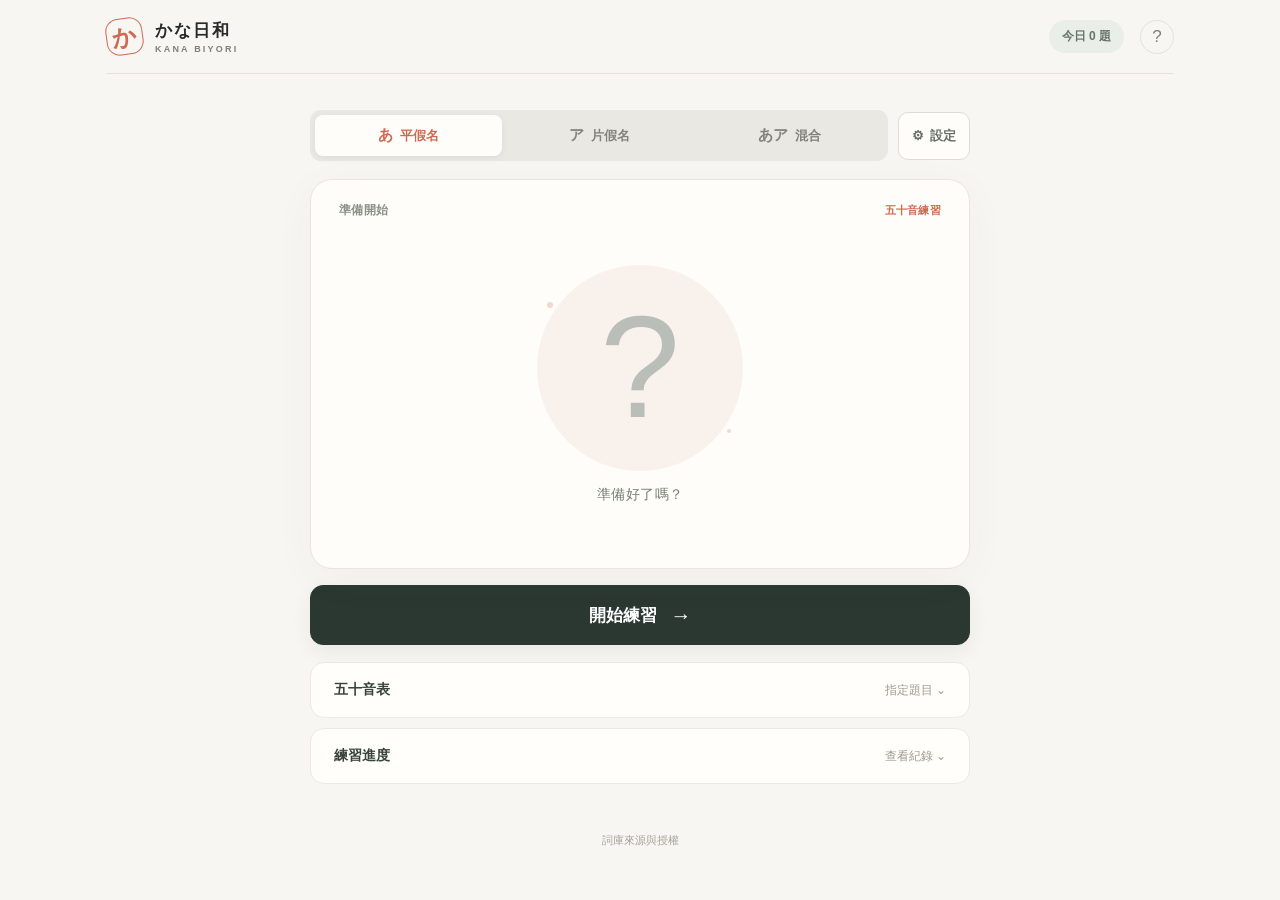
==== index.html @ 21a5847c "fix: avoid falling back to removed silent browser voices" ====
<!doctype html>
<html lang="zh-Hant">
<head>
  <meta charset="utf-8">
  <meta name="viewport" content="width=device-width, initial-scale=1, viewport-fit=cover">
  <meta name="theme-color" content="#f7f5f0">
  <meta name="description" content="50 音讀音練習：平假名、片假名、N5～N3 真實日文單字，純前端免費練習。">
  <title>かな日和 · 日文五十音練習</title>
  
  
  <style>
:root{color-scheme:light;--bg:#f7f5f0;--ink:#272a29;--sub:#7e807a;--line:#e5e2da;--accent:#d2634e;--dark:#303936;--cream:#fffdf9;--light-accent:#fae7dd;--font:"Hiragino Kaku Gothic ProN","Yu Gothic","Noto Sans JP","PingFang TC","Microsoft JhengHei",sans-serif}*{box-sizing:border-box}html{scroll-behavior:smooth}body{margin:0;background:var(--bg);color:var(--ink);font-family:var(--font);-webkit-font-smoothing:antialiased}button,select{font:inherit}button{cursor:pointer}button:focus-visible,a:focus-visible,select:focus-visible{outline:3px solid #e5a296;outline-offset:3px}.app-shell{max-width:1268px;margin:auto;padding:0 46px}.topbar{height:104px;display:flex;justify-content:space-between;align-items:center;border-bottom:1px solid var(--line)}.brand{display:flex;align-items:center;gap:12px;text-decoration:none;color:var(--ink)}.brand-seal{height:43px;width:43px;display:grid;place-items:center;border:1.8px solid var(--accent);border-radius:13px;color:var(--accent);font-size:27px;font-weight:700;transform:rotate(-8deg)}.brand-text{display:flex;flex-direction:column;gap:2px}.brand-text strong{font-weight:750;font-size:19px;letter-spacing:2px}.brand-text small{letter-spacing:2.2px;color:var(--sub);font-size:9px;font-weight:800}.top-actions{display:flex;align-items:center;gap:16px}.sync-pill{display:flex;align-items:center;gap:8px;font-size:11px;color:#777b70}.sync-dot{width:7px;height:7px;background:#b8bc9c;display:inline-block;border-radius:50%}.sync-pill.loaded .sync-dot{background:#72a37d}.sync-pill.offline .sync-dot{background:#d3a06b}.icon-button{border:1px solid var(--line);height:34px;width:34px;border-radius:50%;background:transparent;color:var(--sub);font-size:17px}.main-layout{display:grid;grid-template-columns:minmax(0,1.45fr) minmax(294px,.78fr);gap:56px;padding:54px 0 62px}.intro-row{position:relative;display:flex;justify-content:space-between;min-height:151px}.eyebrow{font-size:10px;letter-spacing:2.9px;color:var(--accent);display:flex;gap:10px;align-items:center;font-weight:700}.eyebrow-line{height:1px;width:22px;background:var(--accent)}h1{font-size:clamp(30px,3.2vw,44px);letter-spacing:1px;font-weight:750;line-height:1.35;margin:20px 0 14px}h1 em{font-weight:700;font-style:normal;color:var(--accent)}.intro-desc{font-size:12.5px;line-height:1.9;letter-spacing:.15px;color:var(--sub);max-width:560px;margin:0}.decor-hanko{display:flex;gap:0;align-self:center;transform:rotate(-16deg) translate(0,-12px);opacity:.18;font-family:serif;font-weight:800;font-size:28px;writing-mode:vertical-rl;color:var(--accent);border:2px solid var(--accent);padding:14px 8px}.settings-bar{display:flex;align-items:center;gap:16px;flex-wrap:wrap;margin:32px 0 18px}.setting-label{font-size:12px;color:#4b504b;font-weight:750;white-space:nowrap}.mode-control{display:flex;background:#ebe9e3;padding:4px;border-radius:11px;gap:4px}.mode-btn{border:0;color:#81837c;background:transparent;border-radius:8px;padding:8px 13px;font-size:13px;font-weight:750;display:flex;gap:7px;align-items:center;white-space:nowrap;transition:background .15s,color .15s}.mode-btn span{font-size:11px;font-weight:650}.mode-btn.active{background:var(--cream);color:var(--accent);box-shadow:0 2px 7px #0000000d}.bar-divider{height:20px;width:1px;background:#dcd9d0}.switch-setting{display:flex;align-items:center;gap:9px;white-space:nowrap;font-size:12px;font-weight:700;color:#666b66}.switch{display:inline-flex;width:36px;height:21px;position:relative}.switch input{opacity:0;width:0;height:0}.slider-switch{position:absolute;inset:0;background:#d8d7d1;border-radius:12px;transition:background .18s}.slider-switch:before{content:"";position:absolute;left:3px;top:3px;width:15px;height:15px;background:white;border-radius:50%;transition:transform .18s;box-shadow:0 1px 2px #0002}.switch input:checked+.slider-switch{background:var(--accent)}.switch input:checked+.slider-switch:before{transform:translateX(15px)}.flashcard{background:var(--cream);border:1px solid #e6e3db;border-radius:18px;min-height:456px;position:relative;overflow:hidden;box-shadow:0 7px 35px #6b59450b;display:flex;flex-direction:column;transition:box-shadow .18s}.flashcard:after{content:"";pointer-events:none;position:absolute;inset:8px;border:1px solid #f0eee9;border-radius:12px}.card-topline,.card-footline{z-index:1;display:flex;justify-content:space-between;align-items:center;padding:24px 30px 0}.card-id,.card-script{color:#aaa89e;font-size:10px;letter-spacing:1.8px;font-weight:700}.card-script{color:var(--accent);letter-spacing:1px}.card-front{min-height:361px;display:flex;flex:1;align-items:center;justify-content:center;flex-direction:column;padding:8px 20px}.kana-container{display:grid;place-items:center;position:relative;height:263px;width:300px;max-width:100%}.kana-halo{position:absolute;width:226px;height:226px;border-radius:50%;background:#f8efea;opacity:.6}.kana-halo:before,.kana-halo:after{content:"";position:absolute;width:6px;height:6px;background:#e9c1b5;border-radius:50%;top:18%;left:5%}.kana-halo:after{top:80%;left:92%;width:4px;height:4px}.main-kana{position:relative;line-height:1;font-size:clamp(140px,16vw,196px);font-weight:450;color:#293630;filter:drop-shadow(0 2px 0 #e7e4de)}.card-help-text{color:#9b9b91;font-size:12px;letter-spacing:1px;text-align:center}.card-footline{margin-top:auto;padding:0 30px 18px;color:#c3beb4;font-size:11px;letter-spacing:2px}.dot-group{color:var(--accent);letter-spacing:4px;font-size:7px}.dot-group span{color:#e5dfd7}.card-answer{padding:0 31px 8px;position:relative;z-index:1;animation:fadeIn .2s ease}.hidden{display:none!important}.flashcard.revealed .card-front{display:none}.answer-top{text-align:center;margin:10px auto 22px}.answer-roman{display:block;color:#293630;font-size:49px;font-weight:750;line-height:1.15;letter-spacing:2px}.answer-note{display:block;margin-top:5px;color:#aaa298;font-size:12px}.answer-divider{position:relative;text-align:center;margin-bottom:22px}.answer-divider:before{content:"";position:absolute;height:1px;background:#eeeae2;left:0;right:0;top:50%}.answer-divider span{position:relative;background:var(--cream);padding:0 13px;color:var(--accent);font-size:10px;letter-spacing:1.5px;font-weight:750}.word-focus{background:#fbf9f5;border-radius:13px;padding:19px 21px 16px;min-height:158px}.word-heading{display:flex;align-items:center;gap:7px;min-height:22px}.level-tag{font-size:10px;font-weight:800;padding:4px 8px;color:#b95e4d;background:#f7e6df;border-radius:5px}.topic-tag,.match-tag{font-size:10px;color:#99978e}.match-tag{margin-left:auto;color:#bf9d8d}.word-jp{font-weight:720;font-size:33px;line-height:1.45;margin:4px 0 2px;color:var(--ink);word-break:break-word}.word-reading{font-size:13px;color:var(--accent);display:flex;gap:13px;align-items:center;flex-wrap:wrap}.word-reading span{color:#a59d93;letter-spacing:.5px}.word-reading mark{color:#fff;background:var(--accent);border-radius:3px;padding:0 2px}.word-meaning{font-size:15px;font-weight:750;color:#4e5550;margin-top:13px}.word-en{font-size:11px;margin-top:5px;color:#a6a49d}.word-en:empty{display:none}.word-bottom{display:flex;align-items:center;justify-content:space-between;flex-wrap:wrap;gap:8px;margin:12px 0 9px}.inline-btn{border:0;background:transparent;color:#888b84;font-size:11px;padding:7px 3px;display:inline-flex;gap:6px;align-items:center}.inline-btn:hover{color:var(--accent)}.inline-btn.right{color:var(--accent);font-weight:700}.audio-icon{font-size:19px;line-height:10px}.extra-words{display:flex;gap:8px;flex-wrap:wrap;margin:8px 0 13px}.extra-chip{border:1px solid #e9e4dc;background:#fffdf9;color:#8c8b84;border-radius:50px;padding:7px 12px;font-size:11px}.extra-chip strong{font-weight:750;color:#424944}.extra-chip:hover{border-color:#d7a897;color:var(--accent)}.controls-row{display:flex;gap:12px;margin-top:20px}.primary-button{display:flex;justify-content:center;gap:30px;align-items:center;background:var(--dark);border:1px solid var(--dark);color:white;min-height:54px;border-radius:9px;padding:13px 28px;font-weight:750;font-size:14px;flex:1;box-shadow:0 6px 20px #28362e12;transition:background .18s,transform .18s}.primary-button:hover{background:#46544e;transform:translateY(-1px)}.btn-arrow{font-size:21px;line-height:1}.secondary-button{background:transparent;color:#82867d;border:1px solid #dedbd3;border-radius:9px;padding:14px 26px;font-size:12px;font-weight:750;white-space:nowrap}.secondary-button:hover:enabled{border-color:var(--accent);color:var(--accent)}.secondary-button:disabled{opacity:.42;cursor:not-allowed}.keyboard-tip{font-size:11px;color:#a09e95;text-align:center;margin:17px 0 0}kbd{font-family:inherit;border:1px solid #d8d5cb;border-radius:4px;padding:1px 6px;font-size:10px;color:#89877e}.sidebar{padding-top:11px;display:flex;flex-direction:column;gap:18px}.side-panel{background:#fffefa;border:1px solid #ebe8e0;border-radius:12px;padding:23px 24px}.panel-title-row{display:flex;justify-content:space-between;align-items:center;gap:12px}.panel-title-row h2{font-size:15px;letter-spacing:.6px;margin:0;font-weight:800}.panel-decoration{font-size:25px;color:#dfbaa3}.stats-display{display:grid;grid-template-columns:1fr 1fr;gap:18px;margin:24px 0 25px}.stat{display:flex;flex-direction:column;gap:5px}.stat+.stat{border-left:1px solid #ebe8e0;padding-left:25px}.stat-value{font-size:39px;letter-spacing:-1px;line-height:1.12;font-weight:750;color:#38443b;font-variant-numeric:tabular-nums}.stat-desc{font-size:11px;color:#aaa69e}.progress-header{font-size:11px;color:#777b71;display:flex;justify-content:space-between;margin-bottom:10px}.progress-header strong{color:#617366;font-size:11px}.progress-track{height:6px;background:#f0eee8;border-radius:99px;overflow:hidden}.progress-track>div{height:100%;background:#cf8168;width:0%;transition:width .3s;border-radius:99px}.footnote{color:#a6a39a;font-size:10.5px;line-height:1.6;margin:13px 0 0}.panel-subtitle{font-size:10px;color:#a49f96}.kana-grid{display:grid;grid-template-columns:repeat(5,minmax(0,1fr));gap:7px;margin-top:18px}.kana-cell{height:41px;display:grid;place-items:center;border:1px solid #efede6;background:#f9f8f3;color:#555b54;border-radius:7px;font-size:18px;font-weight:540;transition:background .13s,color .13s}.kana-cell:hover:not(:disabled){border-color:#dfb8a9;color:var(--accent)}.kana-cell.seen{background:#eef2ed;border-color:#dce8d9;color:#69816c}.kana-cell.current{background:var(--accent);border-color:var(--accent);color:white}.kana-cell:disabled{background:transparent;border-color:transparent;cursor:default}.grid-legend{display:flex;gap:16px;margin-top:13px;color:#aaa59e;font-size:10px}.grid-legend span{display:flex;align-items:center;gap:6px}.legend-color{width:8px;height:8px;border-radius:2px;display:inline-block}.legend-color.seen{background:#b4ccb8}.legend-color.current{background:var(--accent)}.library-panel{background:#eee8df;border:0;padding-top:20px}.tiny-label{letter-spacing:1.5px;font-weight:750;font-size:9px;color:#a69686}.library-panel>div:not(.filter-row){margin-top:10px}.library-panel strong{font-size:29px;color:#3b443e;font-weight:770}.library-panel>div>span{color:#847b70;font-size:11px}.library-panel p{font-size:11px;color:#968b81;line-height:1.85;margin:10px 0 15px}.filter-row{border-top:1px solid #ddd4c7;padding-top:13px;display:flex;justify-content:space-between;align-items:center;gap:9px;font-size:11px;color:#706960}.filter-row select{background:#fffdf9;color:#4d524b;border:1px solid #e2d9cd;border-radius:6px;padding:7px 9px;font-size:11px;min-width:122px}.footer{border-top:1px solid var(--line);padding:23px 0 38px;display:flex;align-items:flex-start;justify-content:space-between;gap:22px;font-size:10px;line-height:1.8;color:#aaa69d}.footer span:last-child{text-align:right}.footer a{color:#777f75}.help-dialog{max-width:490px;width:calc(100vw - 36px);border:1px solid #e7e1d8;border-radius:16px;padding:0;box-shadow:0 16px 80px #2b2c2547;background:var(--cream)}.help-dialog::backdrop{background:#1c2724aa;backdrop-filter:blur(2px)}.dialog-content{padding:24px 27px;color:#555a55}.dialog-top{display:flex;align-items:center;justify-content:space-between}.dialog-top h2{font-size:21px;margin:0}.dialog-content ol{font-size:13px;line-height:2;padding-left:22px;margin:20px 0}.dialog-content li{padding-left:4px}.dialog-content p{font-size:11px;color:#898a82;line-height:1.9}@keyframes fadeIn{from{opacity:0;transform:translateY(7px)}to{opacity:1;transform:translateY(0)}}@media(max-width:1070px){.app-shell{padding:0 28px}.main-layout{gap:30px;grid-template-columns:minmax(0,1.2fr) minmax(260px,.75fr)}.settings-bar{gap:10px}.mode-btn{padding:8px}.mode-btn span{font-size:10px}.bar-divider{display:none}}@media(max-width:750px){.app-shell{padding:0 19px}.topbar{height:74px}.brand-text strong{font-size:17px}.brand-text small{font-size:8px}.brand-seal{width:38px;height:38px;font-size:23px}.sync-pill{font-size:10px}.main-layout{padding:33px 0 42px;grid-template-columns:1fr;gap:29px}.sidebar{padding:0}.intro-row{min-height:auto}.decor-hanko{display:none}h1{font-size:32px;margin:14px 0 8px}.intro-desc{font-size:12px;line-height:1.8}.settings-bar{margin:23px 0 13px;gap:12px}.setting-label{width:100%}.mode-control{flex:1;justify-content:space-around}.mode-btn{flex:1;justify-content:center;padding:9px 6px}.switch-setting{margin-left:0}.flashcard{min-height:400px}.card-front{min-height:320px}.kana-container{height:245px}.main-kana{font-size:160px}.kana-halo{width:200px;height:200px}.card-topline{padding:20px 22px 0}.card-footline{padding:0 22px 14px}.card-answer{padding:0 20px 4px}.answer-roman{font-size:44px}.word-jp{font-size:30px}.controls-row{margin-top:13px}.secondary-button{padding:13px 15px}.primary-button{padding:12px 20px}.stats-display{margin:15px 0 17px}.footer{flex-direction:column;gap:6px;padding-bottom:25px}.footer span:last-child{text-align:left}}@media(max-width:380px){.mode-btn{font-size:11px;gap:4px}.mode-btn span{font-size:9px}.mode-control{padding:3px}.settings-bar{gap:8px}.switch-setting{font-size:11px}.controls-row{gap:7px}.primary-button{font-size:13px;gap:10px}.secondary-button{padding:10px;font-size:11px}.word-focus{padding:16px}.word-jp{font-size:27px}}

/* 假名發音：題目階段可自行選擇聽音，不會自動破題 */
.kana-sound{display:inline-flex;align-items:center;justify-content:center;gap:8px;border:1px solid #e9d9cf;border-radius:99px;background:#fff9f4;color:#b95e4d;padding:9px 16px;font-size:12px;font-weight:750;line-height:1.4;transition:background .15s,border-color .15s}
.kana-sound:hover{background:#f9e8de;border-color:#d6a18e}
.kana-sound:disabled{opacity:.45;cursor:not-allowed}
.kana-sound span{font-size:17px;line-height:1}
.question-sound{margin-top:17px;position:relative;z-index:2}
.answer-sound{margin-top:13px}

#skipBtn:disabled{display:none}
/* UX v2 proposal: fewer visible actions, one primary CTA, progressive disclosure */
:root{--accent:#ce6a52;--dark:#2b3832}
body{background:#f7f6f2}
.app-shell{max-width:1160px}
.topbar{height:74px}
.brand-seal{height:37px;width:37px;font-size:24px}
.brand-text strong{font-size:17px}
.today-quick{font-size:12px;color:#67736b;font-weight:700;background:#e9eee8;padding:8px 13px;border-radius:99px;white-space:nowrap}
.main-layout{display:flex;flex-direction:column;gap:17px;max-width:660px;margin:0 auto;padding:36px 0 24px}
.practice-section{min-width:0}
.settings-bar{margin:0 0 18px;display:flex;flex-wrap:nowrap;align-items:center;gap:10px}
.mode-control{flex:1;min-width:0;justify-content:space-between;background:#eae8e2;padding:5px}
.mode-btn{flex:1;justify-content:center;padding:11px 6px;font-size:15px;gap:7px}
.mode-btn span{font-size:13px;font-weight:700}
.settings-details{position:relative;flex:none;z-index:10}
.settings-details summary{display:flex;gap:6px;align-items:center;justify-content:center;list-style:none;border:1px solid #dfddd4;color:#677068;border-radius:10px;height:48px;padding:0 13px;cursor:pointer;font-size:13px;font-weight:700;background:#fffdf9}
.settings-details summary::-webkit-details-marker{display:none}
.settings-details[open] summary{background:#efe7de;color:#9b5749;border-color:#e1c5b9}
.settings-popover{position:absolute;z-index:50;right:0;top:calc(100% + 9px);min-width:265px;background:#fffefa;border:1px solid #e9e2d8;box-shadow:0 17px 42px #2e2a231f;border-radius:15px;padding:20px;display:grid;gap:19px}
.settings-popover .filter-row{margin:0;padding:0;border:0}
.settings-popover .sync-pill{font-size:11px;color:#aaa097}
.voice-setting{display:grid;gap:8px;min-width:0}
.voice-setting>label{font-size:12px;font-weight:700;color:#666b66}
.voice-setting-control{display:flex;gap:7px;align-items:center;min-width:0}
.voice-setting select{min-width:0;width:100%;flex:1;border-radius:8px;border:1px solid #e2d9cd;padding:9px 8px;background:#fffdf9;color:#4d524b;font-size:12px;overflow:hidden;text-overflow:ellipsis}
.voice-setting button{flex-shrink:0;border:1px solid #e9ddd3;border-radius:8px;background:#fff9f4;color:#a55c4b;font-size:12px;font-weight:700;padding:9px 10px}
.voice-setting button:hover{background:#f9e8de}
.voice-setting small{font-size:10.5px;line-height:1.5;color:#9a958e}
.settings-data{font-size:12px;color:#807a72}
.settings-data strong{font-size:16px;color:#35453d}
.flashcard{min-height:390px;border:1px solid #eae6de;border-radius:22px;box-shadow:0 10px 45px #6150440a}
.flashcard:after{inset:6px;border:0}
.card-topline{padding:22px 28px 0}
.card-id{font-size:12px;letter-spacing:.4px;color:#8b9188}
.card-script{font-size:11px;font-weight:750;letter-spacing:.3px}
.card-front{min-height:300px;padding:0 16px 34px;justify-content:center}
.kana-container{height:236px}
.kana-halo{height:206px;width:206px;background:#f6eae2}
.main-kana{font-size:clamp(156px,18vw,196px)}
.card-help-text{font-size:14px;color:#747d73;letter-spacing:.5px}
.kana-sound{border:1px solid #e9ddd3;background:#fffafa;min-height:42px;padding:10px 20px;font-size:13px;color:#a55c4b}
.question-sound{margin-top:22px}
.answer-sound{margin-top:0;flex-shrink:0}
.card-answer{padding:19px 30px 26px;display:flex;flex-direction:column;gap:12px}
.answer-top{display:flex;justify-content:space-between;align-items:center;gap:10px;text-align:left;margin:0;padding:2px 0 11px}
.answer-roman{font-size:clamp(32px,6vw,48px);letter-spacing:1px}
.answer-note{display:none}
.answer-divider{margin:0;text-align:left;line-height:1.3}
.answer-divider:before{display:none}
.answer-divider span{background:transparent;padding:0;color:#aaa095;font-size:12px;letter-spacing:.2px}
.word-focus{padding:19px 22px;min-height:0;background:#f8f6f1;border-radius:13px}
.word-heading{min-height:16px}
.topic-tag,.match-tag{display:none}
.level-tag{background:#efe7e0;font-size:11px;border-radius:4px;padding:3px 7px}
.word-jp{font-size:36px;margin:4px 0}
.word-reading{font-size:14px}
.word-meaning{font-size:16px;margin-top:9px}
.word-en{display:block;margin-top:4px;font-size:13px;line-height:1.5;color:#777b77;overflow-wrap:anywhere}
.word-bottom{margin:0;display:flex;align-items:center;gap:15px}
.inline-btn{font-size:13px;padding:9px 4px}
.inline-btn.right{margin-left:auto}
.extra-words,.card-footline{display:none}
.controls-row{margin-top:16px;gap:10px}
.primary-button{min-height:60px;border-radius:13px;font-size:17px;font-weight:770;gap:14px}
.secondary-button{font-size:13px;border-radius:13px;padding:13px 18px}
.keyboard-tip{display:none}
.sidebar{padding:0;gap:10px}
.expand-panel{background:#fffefa;border:1px solid #ece8e2;border-radius:14px;overflow:hidden}
.expand-panel>summary{list-style:none;display:flex;justify-content:space-between;align-items:center;padding:18px 23px;cursor:pointer;font-size:14px;font-weight:750;color:#38443b}
.expand-panel>summary::-webkit-details-marker{display:none}
.expand-panel .summary-hint{font-size:12px;font-weight:500;color:#9d9b91}
.expand-panel[open] .summary-hint span{display:inline-block;transform:rotate(180deg)}
.expand-panel .side-panel{border:0;border-top:1px solid #f0eee7;box-shadow:none;padding:13px 23px 20px;border-radius:0}
.expand-panel .stats-display{margin:5px 0 20px}
.credits-details{font-size:11px;color:#a6a39b;max-width:660px;margin:15px auto 40px;}
.credits-details summary{cursor:pointer;text-align:center;list-style:none;padding:10px}
.credits-details summary::-webkit-details-marker{display:none}
.credits-details .footer{font-size:10px;padding:12px 0}
@media(max-width:750px){
 .app-shell{padding:0 16px}
 .topbar{height:66px}
 .top-actions{gap:8px}
 .today-quick{font-size:11px;padding:7px 10px}
 .main-layout{padding:19px 0 16px;gap:13px}
 .settings-bar{gap:7px;margin-bottom:12px}
 .mode-btn{padding:9px 5px;gap:5px;font-size:14px}
 .mode-btn span{font-size:11px}
 .settings-details summary{padding:0 10px;height:44px}
 .settings-details summary span{display:none}
 .settings-popover{right:0;min-width:270px}
 .flashcard{min-height:375px;border-radius:20px}
 .card-topline{padding:17px 19px 0}
 .card-front{min-height:330px;padding:0 16px 28px}
 .kana-container{height:234px}
 .kana-halo{width:200px;height:200px}
 .main-kana{font-size:170px}
 .card-help-text{font-size:13px}
 .card-answer{padding:22px 20px 28px;gap:15px}
 .answer-roman{font-size:40px}
 .answer-sound{padding:9px 11px;font-size:12px}
 .word-jp{font-size:31px}
 .controls-row{position:sticky;bottom:0;z-index:7;padding:10px 0 12px;margin-top:7px;background:linear-gradient(0deg,#f7f6f2 83%,#f7f6f2d9 95%,transparent)}
 .primary-button{min-height:59px;font-size:17px}
 .secondary-button{padding:12px 14px}
 .expand-panel>summary{padding:17px 19px}
 .credits-details{margin:8px auto 25px}
}
@media(max-width:380px){.mode-btn{font-size:12px;gap:2px}.mode-btn span{font-size:10px}.settings-details summary{padding:0 8px}.secondary-button{padding:10px}.card-answer{padding:17px}.main-kana{font-size:152px}}

/* ANIME is only an optional surprise below the normal N5/N4 example word. */
.anime-switch-group{display:flex;flex-direction:column;gap:5px}
.anime-switch-group small{font-size:10.5px;line-height:1.5;color:#9a958e}
.anime-easter{margin-top:5px;border:1px solid #eddfd4;border-radius:13px;background:#fcf8f4;overflow:hidden}
.anime-easter details summary{cursor:pointer;list-style:none;display:flex;align-items:center;gap:9px;padding:13px 14px;flex-wrap:wrap}
.anime-easter details summary::-webkit-details-marker{display:none}
.anime-easter-tag{font-size:10px;font-weight:800;white-space:nowrap;color:#bd6650;letter-spacing:.2px;background:#f5e5da;border-radius:5px;padding:5px 7px}
.anime-easter-title{font-size:15px;font-weight:780;line-height:1.5;color:#39433b;overflow-wrap:anywhere;flex:1;min-width:100px}
.anime-easter-chevron{font-size:18px;color:#a18f83;transition:transform .15s}
.anime-easter details[open] .anime-easter-chevron{transform:rotate(180deg)}
.anime-easter-body{border-top:1px solid #f0e5dd;margin:0 14px;padding:11px 0 13px;display:flex;flex-direction:column;gap:5px;overflow-wrap:anywhere}
.anime-easter-reading{font-size:14px;line-height:1.6;font-weight:700;color:#46534b}
.anime-easter-reading mark{background:#ebbd9d;color:#42362f;border-radius:3px;padding:0 2px}
.anime-easter-roman{font-size:12px;color:#867d74;line-height:1.5}
.anime-easter-meaning{font-size:13px;font-weight:650;color:#534c47;line-height:1.5}
.anime-easter-meta{display:flex;align-items:center;justify-content:space-between;gap:10px;color:#9e9287;font-size:11px;margin-top:3px}
.anime-easter-meta button{font:inherit;border:1px solid #e7d3c5;border-radius:20px;background:#fffcf9;color:#b46351;font-size:12px;font-weight:700;padding:7px 12px}
@media(max-width:750px){.anime-easter-title{font-size:14px}.anime-easter details summary{padding:12px}}
.main-kana.ready-kana{font-size:clamp(105px,12vw,144px);font-weight:350;color:#b9beb8;filter:none;user-select:none}
</style>
</head>
<body>
  <div class="app-shell">
    <header class="topbar">
      <a href="#" class="brand" aria-label="かな日和 首頁">
        <span class="brand-seal">か</span>
        <span class="brand-text"><strong>かな日和</strong><small>KANA BIYORI</small></span>
      </a>
      <div class="top-actions">
        <span class="today-quick" id="todayQuick" aria-label="今日已練習題數">今日 0 題</span>
        <button class="icon-button" id="helpBtn" title="操作說明" aria-label="操作說明">?</button>
      </div>
    </header>

    <main class="main-layout">
      <section class="practice-section">
        <div class="settings-bar">
          <div class="mode-control" role="group" aria-label="假名練習模式">
            <button class="mode-btn active" data-mode="hiragana" aria-pressed="true">あ <span>平假名</span></button>
            <button class="mode-btn" data-mode="katakana" aria-pressed="false">ア <span>片假名</span></button>
            <button class="mode-btn" data-mode="mixed" aria-pressed="false">あア <span>混合</span></button>
          </div>
          <details class="settings-details">
            <summary aria-label="更多練習設定" title="設定">⚙ <span>設定</span></summary>
            <div class="settings-popover">
              <label class="switch-setting" for="advancedSwitch"><span>加入濁音</span><span class="switch"><input id="advancedSwitch" type="checkbox"><span class="slider-switch"></span></span></label>
              <div class="anime-switch-group">
                <label class="switch-setting" for="animeSwitch"><span>ANIME 動漫彩蛋</span><span class="switch"><input id="animeSwitch" type="checkbox" checked><span class="slider-switch"></span></span></label>
                <small>偶爾額外出現符合當前假名的動漫台詞</small>
              </div>
              <div class="filter-row"><label for="levelSelect">單字等級</label><select id="levelSelect"><option value="all">N5 + N4 + N3</option><option value="N5">只看 N5</option><option value="N4">只看 N4</option><option value="N3">只看 N3</option></select></div>
              <div class="voice-setting"><label for="voiceSelect">日文聲音</label><div class="voice-setting-control"><select id="voiceSelect" aria-describedby="voiceHint"><option value="">載入日文語音…</option></select><button type="button" id="previewVoice" aria-label="試聽所選日文語音">試聽 ♪</button></div><small id="voiceHint">可用聲音取決於瀏覽器與裝置。</small></div>
              <div class="settings-data"><strong id="vocabCount">—</strong> 筆練習單字</div>
              <span class="sync-pill" id="sourceState" title="詞庫載入情況"><span class="sync-dot"></span> <span id="sourceText">已內建雙語詞庫</span></span>
            </div>
          </details>
        </div>

        <div class="flashcard" id="flashcard" aria-live="polite">
          <div class="card-topline">
            <span class="card-id" id="cardId">準備開始</span>
            <span class="card-script" id="scriptName">五十音練習</span>
          </div>
          <div class="card-front" id="frontView">
            <div class="kana-container"><div class="kana-halo" aria-hidden="true"></div><div class="main-kana ready-kana" id="mainKana">?</div></div>
            <div class="card-help-text" id="questionPrompt">準備好了嗎？</div>
            <button type="button" class="kana-sound question-sound hidden" id="playKanaFront" aria-label="聽目前假名的發音"><span aria-hidden="true">♪</span> 聽發音</button>
          </div>
          <div class="card-answer hidden" id="answerView">
            <div class="answer-top">
              <span class="answer-roman" id="kanaRoman"></span>
              <span class="answer-note" id="kanaNote">請確認你的發音</span>
              <button type="button" class="kana-sound answer-sound" id="playKanaAnswer" aria-label="重聽目前假名的發音"><span aria-hidden="true">♪</span> 聽發音</button>
            </div>
            <div class="answer-divider"><span>例字</span></div>
            <div class="word-focus">
              <div class="word-heading"><span class="level-tag" id="wordLevel">N5</span><span class="topic-tag" id="wordTopic">日常</span><span class="match-tag" id="matchTag"></span></div>
              <div class="word-jp" id="wordText">朝</div>
              <div class="word-reading" id="wordReading">あさ <span>asa</span></div>
              <div class="word-meaning" id="wordMeaning" lang="zh-Hant">早上</div>
              <div class="word-en" id="wordEnglish" lang="en">morning</div>
            </div>
            <div class="word-bottom">
              <button type="button" class="kana-sound word-sound" id="playSound" aria-label="播放日文單字發音"><span aria-hidden="true">♪</span> 聽單字</button>
              <button type="button" class="inline-btn right" id="newExample">換單字 <span aria-hidden="true">↻</span></button>
            </div>
            <div class="extra-words" id="extraWords"></div>
            <aside class="anime-easter hidden" id="animeEaster" aria-label="額外的動漫彩蛋">
              <details id="animeBonusDetails">
                <summary>
                  <span class="anime-easter-tag">ANIME 彩蛋</span>
                  <span class="anime-easter-title" id="animeQuoteText"></span>
                  <span class="anime-easter-chevron" aria-hidden="true">⌄</span>
                </summary>
                <div class="anime-easter-body">
                  <div class="anime-easter-reading" id="animeQuoteReading"></div>
                  <div class="anime-easter-roman" id="animeQuoteRoman"></div>
                  <div class="anime-easter-meaning" id="animeQuoteMeaning"></div>
                  <div class="anime-easter-meta"><span id="animeQuoteSeries"></span><button type="button" id="animeQuotePlay" aria-label="朗讀動漫台詞">♪ 聽台詞</button></div>
                </div>
              </details>
            </aside>
          </div>
          <div class="card-footline"><span>かな 日和</span><span class="dot-group">● <span>●</span> <span>●</span></span></div>
        </div>

        <div class="controls-row">
          <button class="primary-button" id="actionBtn" type="button">開始練習 <span class="btn-arrow" aria-hidden="true">→</span></button>
          <button class="secondary-button" id="skipBtn" type="button" disabled>略過 <span aria-hidden="true">↷</span></button>
        </div>
        
      </section>

      <aside class="sidebar">
        <details class="expand-panel" id="kanaTableDetails">
          <summary><span>五十音表</span><span class="summary-hint">指定題目 <span aria-hidden="true">⌄</span></span></summary>
          <section class="kana-panel side-panel">
            <div class="kana-grid" id="kanaGrid" aria-label="五十音表"></div>
            <div class="grid-legend"><span><i class="legend-color seen"></i> 已練</span><span><i class="legend-color current"></i> 當前</span></div>
          </section>
        </details>
        <details class="expand-panel" id="progressDetails">
          <summary><span>練習進度</span><span class="summary-hint">查看紀錄 <span aria-hidden="true">⌄</span></span></summary>
          <section class="stat-panel side-panel">
            <div class="stats-display">
              <div class="stat"><span class="stat-value" id="dailyCount">0</span><span class="stat-desc">今日題數</span></div>
              <div class="stat"><span class="stat-value" id="uniqueCount">0</span><span class="stat-desc">今日不同假名</span></div>
            </div>
            <div class="progress-header"><span>假名探索</span><strong id="progressFraction">0/46</strong></div>
            <div class="progress-track" role="progressbar" aria-valuenow="0" aria-valuemin="0" aria-valuemax="46" aria-label="基礎假名進度" id="progressBar"><div id="progressFill"></div></div>
            <p class="footnote">紀錄保存在此瀏覽器。</p>
          </section>
        </details>
      </aside>
    </main>
    <details class="credits-details"><summary>詞庫來源與授權</summary><footer class="footer"><span>Made for daily Japanese practice · 純 JavaScript，無後端。</span><span>詞彙分級僅供參考 · 雙語資料來自 <a href="https://github.com/ringooai/open-vocabularies" target="_blank" rel="noopener noreferrer">Ringoo Open Vocabularies</a>（MIT），另含本站精選詞彙 · <a href="./THIRD_PARTY_LICENSES.md">授權資訊</a></span></footer></details>
  </div>

  <dialog id="helpDialog" class="help-dialog"><div class="dialog-content"><div class="dialog-top"><h2>操作方式</h2><button id="closeHelp" aria-label="關閉說明" class="icon-button">×</button></div><ol><li>看到假名，先自己唸出來。</li><li>按「看答案」確認讀音與例字。</li><li>按「下一題」繼續；也能用 ♪ 聽發音。</li><li>想增添趣味，可在設定開啟 ANIME 彩蛋，少數題目會額外附上與當前假名相符的動漫台詞。</li></ol><p>空白鍵／Enter：下一步，P：聽假名。單字分類參考 N5～N3，會盡量輪替例字。</p></div></dialog>
  <script src="./bilingual-vocab.js"></script>
   <script>
/* 精選短篇動漫名台詞／招式，與 N4/N5 詞庫獨立，離線也可使用。*/
window.KANA_ANIME_QUOTES = String.raw`
# 台詞|平假名讀音|羅馬拼音|中文意思|作品
神羅天征|しんらてんせい|shinra tensei|神羅天征（招式名）|火影忍者
螺旋丸|らせんがん|rasengan|螺旋丸（招式名）|火影忍者
影分身の術|かげぶんしんのじゅつ|kage bunshin no jutsu|影分身之術|火影忍者
心臓を捧げよ！|しんぞうを ささげよ|shinzō o sasageyo|獻出你的心臟吧！|進擊的巨人
駆逐してやる！|くちくしてやる|kuchiku shite yaru|我要把他們驅逐出去！|進擊的巨人
海賊王に俺はなる！|かいぞくおうに おれは なる|kaizokuō ni ore wa naru|我要成為海賊王！|航海王
ギアセカンド|ぎあせかんど|gia sekando|二檔（招式名）|航海王
卍解|ばんかい|bankai|卍解（招式名）|BLEACH 死神
斬魄刀|ざんぱくとう|zanpakutō|斬魄刀|BLEACH 死神
かめはめ波|かめはめは|kamehameha|龜派氣功|七龍珠
オラに元気を分けてくれ！|おらに げんきを わけてくれ|ora ni genki o wakete kure|把元氣分給我吧！|七龍珠
領域展開|りょういきてんかい|ryōiki tenkai|領域展開|咒術迴戰
無量空処|むりょうくうしょ|muryō kūsho|無量空處|咒術迴戰
全集中|ぜんしゅうちゅう|zen shūchū|全集中|鬼滅之刃
水の呼吸|みずのこきゅう|mizu no kokyū|水之呼吸|鬼滅之刃
心を燃やせ|こころを もやせ|kokoro o moyase|燃燒你的心吧|鬼滅之刃
やれやれだぜ|やれやれだぜ|yare yare daze|真是夠了|JOJO 的奇妙冒險
だが断る|だが ことわる|daga kotowaru|但是我拒絕|JOJO 的奇妙冒險
無駄無駄|むだむだ|muda muda|沒用沒用|JOJO 的奇妙冒險
ゲットだぜ！|げっとだぜ|getto daze|收服啦！|寶可夢
月に代わってお仕置きよ！|つきに かわって おしおきよ|tsuki ni kawatte oshioki yo|我要代替月亮懲罰你！|美少女戰士
計画通り|けいかくどおり|keikaku dōri|一切按照計畫|死亡筆記本
新世界の神になる|しんせかいの かみになる|shinsekai no kami ni naru|我要成為新世界的神|死亡筆記本
逃げちゃダメだ|にげちゃだめだ|nigecha dame da|不能逃避|新世紀福音戰士
あんたバカぁ？|あんた ばかぁ|anta bakā|你是笨蛋嗎？|新世紀福音戰士
等価交換|とうかこうかん|tōka kōkan|等價交換|鋼之鍊金術師
未来最高！|みらいさいこう|mirai saikō|未來最棒！|鏈鋸人
あきらめたらそこで試合終了|あきらめたら そこで しあいしゅうりょう|akirametara soko de shiai shūryō|一旦放棄，比賽就結束了|灌籃高手
バスケがしたいです|ばすけが したいです|basuke ga shitai desu|我想打籃球|灌籃高手
真実はいつもひとつ！|しんじつは いつも ひとつ|shinjitsu wa itsumo hitotsu|真相永遠只有一個！|名偵探柯南
バーロー|ばーろー|bārō|笨蛋啦（口語）|名偵探柯南
お前はもう死んでいる|おまえは もう しんでいる|omae wa mō shinde iru|你已經死了|北斗神拳
俺がガンダムだ！|おれが がんだむだ|ore ga gandamu da|我就是鋼彈！|機動戰士鋼彈 00
プルスウルトラ！|ぷるすうるとら|purusu urutora|更進一步！|我的英雄學院
にっこにっこにー！|にっこにっこにー|nikko nikko nī|妮可妮可妮！|Love Live!
わくわく！|わくわく|waku waku|好興奮、好期待！|SPY×FAMILY 間諜家家酒
どこでもドア|どこでもどあ|dokodemo doa|任意門|哆啦A夢
死に戻り|しにもどり|shini modori|死亡回歸（能力名）|Re:從零開始的異世界生活
# 進擊的巨人 — 新增經典名言
何も捨てることができない人には、何も変えることはできないだろう。|なにもすてることができないひとには なにもかえることはできないだろう|nani mo suteru koto ga dekinai hito ni wa, nani mo kaeru koto wa dekinai darō|什麼都無法捨棄的人，什麼也無法改變|進擊的巨人
戦わなければ勝てない！|たたかわなければかてない|tatakawanakereba katenai|不戰鬥就無法獲勝！|進擊的巨人
この世界は残酷だ。|このせかいはざんこくだ|kono sekai wa zankoku da|這個世界是殘酷的|進擊的巨人
悔いが残らない方を自分で選べ。|くいがのこらないほうをじぶんでえらべ|kui ga nokoranai hō o jibun de erabe|自己選擇不會留下遺憾的道路|進擊的巨人
人類の反撃はこれからだ！|じんるいのはんげきはこれからだ|jinrui no hangeki wa kore kara da|人類的反擊現在才要開始！|進擊的巨人
俺達は皆生まれた時から自由だ。|おれたちはみんなうまれたときからじゆうだ|oretachi wa minna umareta toki kara jiyū da|我們從出生起就是自由的|進擊的巨人
夢を諦めて死んでくれ。|ゆめをあきらめてしんでくれ|yume o akiramete shinde kure|放棄夢想，赴死吧|進擊的巨人
# 火影忍者 — 佩恩的痛楚與忍術
痛みを感じろ。|いたみをかんじろ|itami o kanjiro|感受痛苦吧|火影忍者
痛みを考えろ。|いたみをかんがえろ|itami o kangaero|思考痛苦吧|火影忍者
痛みを受け取れ。|いたみをうけとれ|itami o uketore|接受痛苦吧|火影忍者
痛みを知れ。|いたみをしれ|itami o shire|理解痛苦吧|火影忍者
痛みを知らぬ者に本当の平和は分からん。|いたみをしらぬものにほんとうのへいわはわからん|itami o shiranu mono ni hontō no heiwa wa wakaran|不懂痛苦的人無法理解真正的和平|火影忍者
ここより世界に痛みを！|ここよりせかいにいたみを|koko yori sekai ni itami o|從這裡讓世界感受痛苦！|火影忍者
万象天引|ばんしょうてんいん|banshō ten'in|萬象天引（招式名）|火影忍者
地爆天星|ちばくてんせい|chibaku tensei|地爆天星（招式名）|火影忍者
千鳥|ちどり|chidori|千鳥（招式名）|火影忍者
豪火球の術|ごうかきゅうのじゅつ|gōkakyū no jutsu|豪火球之術（招式名）|火影忍者
だってばよ！|だってばよ|dattebayo|鳴人的口頭禪|火影忍者
# 更多動畫經典短句
生きろ。|いきろ|ikiro|活下去|魔法公主
黙れ小僧！|だまれこぞう|damare kozō|閉嘴，小鬼！|魔法公主
私、気になります！|わたし きになります|watashi ki ni narimasu|我很好奇！|冰菓
お前が信じるお前を信じろ！|おまえがしんじるおまえをしんじろ|omae ga shinjiru omae o shinjiro|相信那個相信自己的你！|天元突破 紅蓮螺巖
まだだ、まだ終わらんよ！|まだだ まだおわらんよ|mada da mada owaran yo|還沒，還沒結束啊！|機動戰士 Z 鋼彈
坊やだからさ。|ぼうやだからさ|bōya dakara sa|因為他還是個小鬼啊|機動戰士鋼彈
逃げれば一つ、進めば二つ。|にげればひとつ すすめばふたつ|nigereba hitotsu susumeba futatsu|逃避只能得到一個，前進能得到兩個|機動戰士鋼彈 水星的魔女
僕と契約して魔法少女になってよ！|ぼくとけいやくしてまほうしょうじょになってよ|boku to keiyaku shite mahō shōjo ni natte yo|和我訂契約成為魔法少女吧！|魔法少女小圓
奇跡も、魔法も、あるんだよ。|きせきも まほうも あるんだよ|kiseki mo mahō mo arun da yo|奇蹟也好、魔法也好，都是存在的|魔法少女小圓
俺は人間をやめるぞ！|おれはにんげんをやめるぞ|ore wa ningen o yameru zo|我不做人啦！|JOJO 的奇妙冒險
バルス！|ばるす|barusu|巴魯斯！（毀滅咒語）|天空之城
オラオラオラ！|おらおらおら|ora ora ora|歐啦歐啦歐啦！（連續攻擊吶喊）|JOJO 的奇妙冒險
ザ・ワールド！|ざ・わーるど|za wārudo|世界！（替身名）|JOJO 的奇妙冒險
`;
/* 手工整理的優先例字：word|reading|繁體中文|JLPT|分類覆寫|自訂羅馬音|English。 */
window.KANA_LOCAL_WORDS = String.raw`
# 招呼與人際
会う|あう|見面|N5|||meet
挨拶|あいさつ|打招呼|N4|||greeting
ありがとう|ありがとう|謝謝|N5|||Thank you
おはよう|おはよう|早安|N5|||good morning
こんにちは|こんにちは|你好|N5|||Hello, good day
こんばんは|こんばんは|晚上好|N5|||good evening
さようなら|さようなら|再見|N5|||goodbye
すみません|すみません|不好意思|N5|||excuse me; sorry
お願いします|おねがいします|拜託您|N5|||please (polite request)
名前|なまえ|名字|N5|||Name
人|ひと|人|N5|||person
友達|ともだち|朋友|N5|||Friend
家族|かぞく|家人|N5|||Family
父|ちち|父親（自己的）|N5|||Father
母|はは|母親（自己的）|N5|||Mother
兄|あに|哥哥（自己的）|N5|||Elder brother
姉|あね|姊姊（自己的）|N5|||Elder sister
弟|おとうと|弟弟|N5|||younger brother
妹|いもうと|妹妹|N5|||younger sister
子供|こども|小孩|N5|||Child
両親|りょうしん|雙親|N4|||parents
祖父|そふ|祖父|N4|||Grandfather
祖母|そぼ|祖母|N4|||Grandmother
男|おとこ|男人|N5|||man
女|おんな|女人|N5|||woman
大人|おとな|大人|N5|||Adult
赤ちゃん|あかちゃん|嬰兒|N4|||Baby
先生|せんせい|老師|N5|||teacher, professor; master; doctor
学生|がくせい|學生|N5|||Student
会社員|かいしゃいん|公司職員|N5|||company employee
医者|いしゃ|醫生|N5|||doctor, physician
警察|けいさつ|警察|N4|||police
# 時間與日期
今|いま|現在|N5|||Now
今日|きょう|今天|N5|||today
昨日|きのう|昨天|N5|||Yesterday
明日|あした|明天|N5|||tomorrow
一昨日|おととい|前天|N5|||the day before yesterday
明後日|あさって|後天|N5|||the day after tomorrow
朝|あさ|早上|N5|||Morning
昼|ひる|中午|N5|||noon, daytime
夜|よる|夜晚|N5|||night; evening
夕方|ゆうがた|傍晚|N5|||evening
毎日|まいにち|每天|N5|||Every day
毎週|まいしゅう|每週|N5|||Every week
毎月|まいつき|每月|N5|||Every month
毎年|まいとし|每年|N5|||Every year
先週|せんしゅう|上週|N5|||Last week
今週|こんしゅう|本週|N5|||This week
来週|らいしゅう|下週|N5|||next week
去年|きょねん|去年|N5|||Last year
今年|ことし|今年|N5|||This year
来年|らいねん|明年|N5|||Next year
時間|じかん|時間|N5|||time
時計|とけい|鐘錶|N5|||Watch, Clock
午前|ごぜん|上午|N5|||Morning, A.M./ˌeɪ.em/
午後|ごご|下午|N5|||afternoon, P.M./ˌpiːˈɛm/
月曜日|げつようび|星期一|N5|||Monday
火曜日|かようび|星期二|N5|||Tuesday
水曜日|すいようび|星期三|N5|||Wednesday
木曜日|もくようび|星期四|N5|||Thursday
金曜日|きんようび|星期五|N5|||Friday
土曜日|どようび|星期六|N5|||Saturday
日曜日|にちようび|星期日|N5|||Sunday
春|はる|春天|N5|||Spring
夏|なつ|夏天|N5|||summer
秋|あき|秋天|N5|||Autumn
冬|ふゆ|冬天|N5|||Winter
季節|きせつ|季節|N4|||Season
予定|よてい|計畫安排|N4|||Plan, arrangement, schedule
最近|さいきん|最近|N4|||Recently, nowadays, in recent years, most recent, latest
昔|むかし|從前|N4|||Past
急ぐ|いそぐ|趕緊|N4|||Hurry
遅れる|おくれる|遲到|N4|||be late
# 食物與餐飲
食べる|たべる|吃|N5|||Eat
飲む|のむ|喝|N5|||Drink
水|みず|水|N5|||Water
お茶|おちゃ|茶|N5|||Tea
紅茶|こうちゃ|紅茶|N5|||Black tea
牛乳|ぎゅうにゅう|牛奶|N5|||milk
コーヒー|こーひー|咖啡|N5|||coffee
ジュース|じゅーす|果汁|N5|||Juice
ご飯|ごはん|飯|N5|||cooked rice; meal
朝ご飯|あさごはん|早餐|N5|||breakfast
昼ご飯|ひるごはん|午餐|N5|||lunch
晩ご飯|ばんごはん|晚餐|N5|||dinner
パン|ぱん|麵包|N5|||Bread
卵|たまご|雞蛋|N5|||Egg
肉|にく|肉|N5|||Meat
魚|さかな|魚|N5|||fish
野菜|やさい|蔬菜|N5|||vegetable
果物|くだもの|水果|N5|||fruit
りんご|りんご|蘋果|N5|||apple
みかん|みかん|橘子|N5|||mandarin orange
バナナ|ばなな|香蕉|N5|||banana
いちご|いちご|草莓|N4|||strawberry
ぶどう|ぶどう|葡萄|N4|||Grapes
レモン|れもん|檸檬|N4|||lemon
トマト|とまと|番茄|N5|||tomato
じゃがいも|じゃがいも|馬鈴薯|N4|||potato
玉ねぎ|たまねぎ|洋蔥|N4|||onion
塩|しお|鹽|N5|||Salt
砂糖|さとう|砂糖|N5|||sugar
醤油|しょうゆ|醬油|N4|||Soy sauce
スープ|すーぷ|湯|N5|||Soup
カレー|かれー|咖哩|N5|||Curry
ラーメン|らーめん|拉麵|N5|||ramen
うどん|うどん|烏龍麵|N4|||udon noodles
そば|そば|蕎麥麵|N4|||near, close, beside; buckwheat noodle
すし|すし|壽司|N5|||sushi
天ぷら|てんぷら|天婦羅|N4|||tempura
弁当|べんとう|便當|N4|||Box lunch
ケーキ|けーき|蛋糕|N5|||Cake
アイスクリーム|あいすくりーむ|冰淇淋|N5|||Ice cream
チョコレート|ちょこれーと|巧克力|N5|||chocolate
お菓子|おかし|點心|N5|||Confections, sweets, snack
レストラン|れすとらん|餐廳|N5|||Restaurant
喫茶店|きっさてん|咖啡店|N5|||Coffee shop
食堂|しょくどう|食堂|N4|||Cafeteria, dining hall
料理|りょうり|料理|N5|||Cooking, cuisine
味|あじ|味道|N4|||Taste
甘い|あまい|甜的|N5|||sweet, generous
辛い|からい|辣的|N4|||spicy; hot
苦い|にがい|苦的|N4|||Bitter
おいしい|おいしい|好吃|N5|||delicious
まずい|まずい|難吃|N4|||terrible, unappetizing, unpleasant
# 購物與金錢
買う|かう|買|N5|||Buy
売る|うる|賣|N4|||Sell
店|みせ|商店|N5|||Store, shop
お店|おみせ|店鋪|N5|||shop; store
スーパー|すーぱー|超市|N5|||supermarket
デパート|でぱーと|百貨公司|N5|||Department store
コンビニ|こんびに|便利商店|N4|||convenience store
市場|いちば|市場|N4|||market
お金|おかね|錢|N5|||Money
財布|さいふ|錢包|N5|||wallet
値段|ねだん|價錢|N5|||Price
安い|やすい|便宜|N5|||inexpensive, cheap
高い|たかい|貴；高|N5|||tall, high; expensive
便利|べんり|方便|N4|||convenient, handy
買い物|かいもの|購物|N5|||Shopping
銀行|ぎんこう|銀行|N5|||Bank
郵便局|ゆうびんきょく|郵局|N5|||post office
切手|きって|郵票|N5|||Postage stamp
手紙|てがみ|信|N5|||Letter
荷物|にもつ|行李；包裹|N4|||Luggage, baggage
贈り物|おくりもの|禮物|N4|||Gift
プレゼント|ぷれぜんと|禮物|N5|||Present, gift
服|ふく|衣服|N5|||Clothes
靴|くつ|鞋子|N5|||Shoes
靴下|くつした|襪子|N5|||socks
帽子|ぼうし|帽子|N5|||Hat, cap
傘|かさ|雨傘|N5|||Umbrella, parasol
鞄|かばん|包包|N5|||bag
シャツ|しゃつ|襯衫|N5|||Shirt
ズボン|ずぼん|褲子|N5|||Trousers
スカート|すかーと|裙子|N5|||skirt
コート|こーと|大衣|N5|||Coat, Court
セーター|せーたー|毛衣|N5|||sweater
ポケット|ぽけっと|口袋|N4|||Pocket
眼鏡|めがね|眼鏡|N5|||Glasses
サイズ|さいず|尺寸|N4|||size
色|いろ|顏色|N5|||Color
赤|あか|紅色|N5|||Red
青|あお|藍色|N5|||Blue
白|しろ|白色|N5|||White
黒|くろ|黑色|N5|||Black
黄色|きいろ|黃色|N5|||yellow
茶色|ちゃいろ|咖啡色|N5|||brown
# 交通與旅遊
旅行|りょこう|旅行|N5|||Travel, trip
旅館|りょかん|日式旅館|N5|||Japanese inn
ホテル|ほてる|飯店|N5|||Hotel
部屋|へや|房間|N5|||room
予約|よやく|預約|N4|||Reservation
切符|きっぷ|車票|N5|||Ticket
駅|えき|車站|N5|||Station
電車|でんしゃ|電車|N5|||Electric train
地下鉄|ちかてつ|地下鐵|N5|||Subway
新幹線|しんかんせん|新幹線|N4|||bullet train (Shinkansen)
バス|ばす|公車|N5|||Bus
タクシー|たくしー|計程車|N5|||Taxi
自転車|じてんしゃ|腳踏車|N5|||bicycle
車|くるま|汽車|N5|||car
飛行機|ひこうき|飛機|N5|||Airplane
船|ふね|船|N5|||ship; boat
道路|どうろ|道路|N4|||Road
道|みち|道路|N5|||road, street; way, directions
交差点|こうさてん|十字路口|N4|||Intersection
信号|しんごう|紅綠燈|N4|||Traffic light, signal
駐車場|ちゅうしゃじょう|停車場|N4|||Parking lot
運転|うんてん|駕駛|N4|||Driving
乗る|のる|搭乘|N5|||get on, ride in, board
降りる|おりる|下車|N5|||get off
出発|しゅっぱつ|出發|N4|||departure
到着|とうちゃく|抵達|N4|||Arrival
着く|つく|抵達|N4|||Arrive at, reach
歩く|あるく|走路|N5|||walk
走る|はしる|跑步|N5|||Run
渡る|わたる|穿越|N4|||Cross
曲がる|まがる|轉彎|N5|||to turn
右|みぎ|右邊|N5|||Right
左|ひだり|左邊|N5|||Left
前|まえ|前方|N5|||before, in front
後ろ|うしろ|後面|N5|||behind, back, rear
近く|ちかく|附近|N5|||nearby, in the neighborhood
遠い|とおい|遠的|N5|||distant
地図|ちず|地圖|N5|||Map
場所|ばしょ|場所|N4|||Place, location
住所|じゅうしょ|地址|N4|||Address
空港|くうこう|機場|N4|||airport
パスポート|ぱすぽーと|護照|N4|||passport
外国|がいこく|外國|N5|||Foreign country
日本|にほん|日本|N5|||Japan
台湾|たいわん|台灣|N5|||Taiwan
東京|とうきょう|東京|N5|||Tokyo
京都|きょうと|京都|N5|||Kyoto
大阪|おおさか|大阪|N5|||Osaka
# 學校與工作
学校|がっこう|學校|N5|||School
大学|だいがく|大學|N5|||University or college
教室|きょうしつ|教室|N5|||classroom
授業|じゅぎょう|課程|N4|||Class
宿題|しゅくだい|作業|N5|||homework
試験|しけん|考試|N4|||Exam
勉強|べんきょう|學習|N5|||Study
練習|れんしゅう|練習|N4|||Practice
問題|もんだい|問題|N4|||Problem
質問|しつもん|提問|N4|||Question, inquiry
答え|こたえ|答案|N4|||answer
本|ほん|書|N5|||Book
辞書|じしょ|字典|N5|||dictionary
教科書|きょうかしょ|教科書|N4|||textbook
ノート|のーと|筆記本|N5|||Notebook
ペン|ぺん|筆|N5|||Pen
鉛筆|えんぴつ|鉛筆|N5|||Pencil
消しゴム|けしごむ|橡皮擦|N5|||Eraser
紙|かみ|紙|N5|||paper
机|つくえ|桌子|N5|||Desk
椅子|いす|椅子|N5|||Chair
図書館|としょかん|圖書館|N5|||Library
日本語|にほんご|日文|N5|||Japanese language
英語|えいご|英文|N5|||English
漢字|かんじ|漢字|N5|||Kanji
言葉|ことば|詞彙；話語|N5|||Language, word
意味|いみ|意思|N4|||Meaning, significance
文法|ぶんぽう|文法|N4|||Grammar
読む|よむ|閱讀|N5|||Read
書く|かく|寫|N5|||write
聞く|きく|聽|N5|||hear, listen, ask
話す|はなす|說話|N5|||speak
覚える|おぼえる|記住|N4|||learn, commit to memory, remember, memorize
忘れる|わすれる|忘記|N4|||forget
教える|おしえる|教導|N5|||teach, inform, instruct
習う|ならう|學習|N5|||Learn
使う|つかう|使用|N5|||Use
働く|はたらく|工作|N5|||Work
仕事|しごと|工作|N5|||Work, job, occupation, employment
会社|かいしゃ|公司|N5|||Company
会議|かいぎ|會議|N4|||meeting, conference
事務所|じむしょ|辦公室|N4|||office
工場|こうじょう|工廠|N4|||factory
アルバイト|あるばいと|打工|N4|||Part-time job
パソコン|ぱそこん|個人電腦|N4|||Personal computer
コンピューター|こんぴゅーたー|電腦|N4|||Computer
メール|めーる|電子郵件|N4|||email
電話|でんわ|電話|N5|||Telephone
スマートフォン|すまーとふぉん|智慧型手機|N4|||smartphone
テレビ|てれび|電視|N5|||television or TV
ラジオ|らじお|收音機|N5|||radio
ニュース|にゅーす|新聞；消息|N4|||News
写真|しゃしん|照片|N5|||Photograph
映画|えいが|電影|N5|||movie, film
音楽|おんがく|音樂|N5|||Music
歌|うた|歌曲|N5|||Song
歌う|うたう|唱歌|N5|||Sing
# 生活與住家
家|いえ|家|N5|||House, home
うち|うち|家裡|N5|||home, house
台所|だいどころ|廚房|N5|||Kitchen
玄関|げんかん|玄關|N4|||Entrance
窓|まど|窗戶|N5|||Window
ドア|どあ|門|N5|||Door
階段|かいだん|樓梯|N4|||stairs
庭|にわ|庭院|N5|||garden
鍵|かぎ|鑰匙|N4|||Key, Lock
冷蔵庫|れいぞうこ|冰箱|N4|||refrigerator
洗濯機|せんたくき|洗衣機|N4|||washing machine
エアコン|えあこん|冷氣機|N4|||air conditioner
電気|でんき|電；電燈|N5|||electricity, electric light
電池|でんち|電池|N4|||battery
トイレ|といれ|廁所|N5|||Toilet
お風呂|おふろ|浴室；洗澡|N5|||Bath
シャワー|しゃわー|淋浴|N4|||Shower
石鹸|せっけん|肥皂|N4|||Soap
タオル|たおる|毛巾|N5|||Towel
歯ブラシ|はぶらし|牙刷|N4|||toothbrush
ベッド|べっど|床|N5|||Bed
布団|ふとん|日式棉被|N5|||Futon
枕|まくら|枕頭|N4|||pillow
掃除|そうじ|打掃|N5|||cleaning, sweeping
洗濯|せんたく|洗衣|N5|||Laundry
料理する|りょうりする|煮飯|N5|||to cook
片付ける|かたづける|整理收拾|N4|||tidy up, put away
開ける|あける|打開|N5|||Open
閉める|しめる|關閉|N5|||Close
付ける|つける|開啟；附上|N5|||attach, join, add
消す|けす|關掉；消除|N5|||Erase, delete, turn off power
置く|おく|放置|N5|||put, lay, place
取る|とる|拿取|N5|||take
持つ|もつ|拿；持有|N5|||Hold, carry; possess
入れる|いれる|放進|N5|||put in
出す|だす|拿出|N5|||take out; hand in
入る|はいる|進入|N5|||enter, contain, hold
出る|でる|出去|N5|||Appear, Leave
座る|すわる|坐下|N5|||Sit
立つ|たつ|站立|N5|||Stand up
寝る|ねる|睡覺|N5|||Sleep
起きる|おきる|起床|N5|||get up / happen
休む|やすむ|休息|N5|||Rest, take a break, take time off
洗う|あらう|清洗|N5|||Wash
着る|きる|穿（上衣）|N5|||wear
脱ぐ|ぬぐ|脫衣|N5|||take off
# 身體與健康
体|からだ|身體|N5|||body
頭|あたま|頭|N5|||head
顔|かお|臉|N5|||Face
目|め|眼睛|N5|||Eye
耳|みみ|耳朵|N5|||Ear
鼻|はな|鼻子|N5|||Nose
口|くち|嘴巴|N5|||Mouth, opening
歯|は|牙齒|N5|||Tooth
首|くび|脖子|N5|||neck
手|て|手|N5|||Hand
足|あし|腳|N5|||Foot; leg
指|ゆび|手指|N5|||finger
お腹|おなか|肚子|N5|||Stomach
背中|せなか|背部|N4|||back
心|こころ|心|N4|||heart, mind
元気|げんき|有精神|N5|||Energetic, healthy
病気|びょうき|生病|N5|||illness, sickness
薬|くすり|藥物|N5|||Medicine
病院|びょういん|醫院|N5|||hospital
痛い|いたい|痛的|N5|||Painful, sore
熱|ねつ|發燒；熱|N4|||fever, temperature
風邪|かぜ|感冒|N5|||Cold
治る|なおる|痊癒|N4|||recover
疲れる|つかれる|疲累|N4|||get tired
大丈夫|だいじょうぶ|沒問題|N5|||It's okay; No need to worry; Everything is under control
危ない|あぶない|危險|N5|||dangerous, critical
怪我|けが|受傷|N4|||injury
# 天氣、自然與動物
天気|てんき|天氣|N5|||Weather
晴れ|はれ|晴天|N5|||Sunny
雨|あめ|雨|N5|||rain
雪|ゆき|雪|N5|||Snow
風|かぜ|風|N5|||Wind, breeze
曇り|くもり|陰天|N5|||Cloudy
曇る|くもる|變陰天|N5|||become cloudy, become dim
暑い|あつい|炎熱|N5|||Hot
寒い|さむい|寒冷|N5|||Cold
暖かい|あたたかい|溫暖|N5|||warm
涼しい|すずしい|涼爽|N5|||Cool, refreshing
空|そら|天空|N5|||sky
雲|くも|雲|N5|||Cloud
太陽|たいよう|太陽|N4|||Sun
月|つき|月亮|N5|||Moon
星|ほし|星星|N5|||Star
山|やま|山|N5|||Mountain
川|かわ|河川|N5|||River
海|うみ|海|N5|||Sea
湖|みずうみ|湖泊|N4|||Lake
森|もり|森林|N4|||Forest
木|き|樹木|N5|||Tree, Wood, Timber
花|はな|花朵|N5|||flower
草|くさ|草|N5|||Grass
葉|は|葉子|N4|||Leaf
犬|いぬ|狗|N5|||Dog
猫|ねこ|貓|N5|||Cat
鳥|とり|鳥|N5|||Chicken
虫|むし|昆蟲|N4|||Insect
馬|うま|馬|N4|||Horse, Promoted Bishop
牛|うし|牛|N5|||Cattle / Cow
豚|ぶた|豬|N4|||pig
動物|どうぶつ|動物|N5|||Animal
公園|こうえん|公園|N5|||Park
花見|はなみ|賞花|N4|||Cherry blossom viewing
# 動作與感受
する|する|做|N5|||do, wear
できる|できる|能夠|N5|||be able to do
ある|ある|有（無生命）|N5|||to exist (inanimate things)
いる|いる|有（有生命）|N5|||to exist (animate beings)
行く|いく|去|N5|||go
来る|くる|來|N5|||to come
帰る|かえる|回家|N5|||return, go home
見る|みる|看|N5|||see, look
見せる|みせる|展示|N4|||Show
待つ|まつ|等待|N5|||Wait
呼ぶ|よぶ|呼叫|N4|||call, invite
遊ぶ|あそぶ|玩|N5|||play, spend time pleasantly, hang out
泳ぐ|およぐ|游泳|N5|||swim
飛ぶ|とぶ|飛|N4|||Fly, Hop
跳ぶ|とぶ|跳|N4|||to jump
踊る|おどる|跳舞|N4|||Dance
作る|つくる|製作|N5|||Make, create
直す|なおす|修理；修正|N4|||Correct, Fix
壊れる|こわれる|壞掉|N4|||break
探す|さがす|尋找|N4|||Search, seek, look for
選ぶ|えらぶ|選擇|N4|||choose, select
決める|きめる|決定|N4|||decide
考える|かんがえる|思考|N4|||Think (about); consider
思う|おもう|認為|N4|||Think, feel
知る|しる|知道|N4|||Know, Understand
分かる|わかる|明白|N5|||understand
始める|はじめる|開始|N4|||start, begin
終わる|おわる|結束|N5|||to end
続ける|つづける|繼續|N4|||continue, keep up
止まる|とまる|停止|N4|||Stop
止める|とめる|停止（他動）|N4|||to stop (something)
貸す|かす|借出|N5|||Lend
借りる|かりる|借入|N5|||borrow
返す|かえす|歸還|N5|||Return
あげる|あげる|給予|N5|||give
もらう|もらう|收到|N5|||receive
くれる|くれる|給我方|N4|||give, do for
手伝う|てつだう|幫忙|N4|||Help
忘れ物|わすれもの|遺失物|N4|||Lost article, something forgotten
困る|こまる|困擾|N4|||be bothered, have difficulty
笑う|わらう|笑|N4|||laugh, smile
泣く|なく|哭|N4|||Cry
怒る|おこる|生氣|N4|||get angry; scold angrily
好き|すき|喜歡|N5|||Liking, fondness, love
嫌い|きらい|討厭|N5|||Dislike
楽しい|たのしい|快樂|N5|||enjoyable, fun
嬉しい|うれしい|開心|N4|||Happy
悲しい|かなしい|悲傷|N4|||Sad
寂しい|さびしい|寂寞|N4|||Lonely
怖い|こわい|害怕|N4|||Scary, Frightening
面白い|おもしろい|有趣|N5|||Interesting, amusing
つまらない|つまらない|無聊|N5|||boring, dull; insignificant
難しい|むずかしい|困難|N5|||Difficult
易しい|やさしい|簡單|N5|||Easy
優しい|やさしい|溫柔|N4|||Kind, gentle, easy
大切|たいせつ|重要|N4|||Important
大好き|だいすき|非常喜歡|N5|||Love
# 特徵與形容
大きい|おおきい|大的|N5|||Big, large
小さい|ちいさい|小的|N5|||Small, little
長い|ながい|長的|N5|||long
短い|みじかい|短的|N5|||Short
広い|ひろい|寬廣|N5|||spacious, wide, broad
狭い|せまい|狹窄|N4|||narrow
重い|おもい|重的|N5|||heavy, serious
軽い|かるい|輕的|N4|||Light, minor
新しい|あたらしい|新的|N5|||New
古い|ふるい|舊的|N5|||old, aged, ancient
若い|わかい|年輕|N5|||Young
美しい|うつくしい|美麗|N4|||beautiful, lovely
綺麗|きれい|漂亮；乾淨|N5|||Pretty, clean, tidy
汚い|きたない|髒的|N4|||dirty, unclean, filthy
静か|しずか|安靜|N5|||quiet, calm
賑やか|にぎやか|熱鬧|N5|||lively; bustling
明るい|あかるい|明亮|N5|||Bright, cheerful
暗い|くらい|昏暗|N5|||dark, gloomy
強い|つよい|強的|N4|||Strong
弱い|よわい|弱的|N4|||weak
早い|はやい|早的|N5|||early
速い|はやい|快的|N5|||Fast
遅い|おそい|慢的；晚的|N5|||slow; late
多い|おおい|多的|N5|||Many
少ない|すくない|少的|N5|||few
同じ|おなじ|相同|N5|||Same
違う|ちがう|不同|N4|||Different, wrong
色々|いろいろ|各式各樣|N5|||Various
全部|ぜんぶ|全部|N4|||All, Entire, Whole
# 更多片假名日常用語
アパート|あぱーと|公寓|N5|||Apartment
アルバム|あるばむ|相簿|N4|||Album
アニメ|あにめ|動畫|N4|||anime; animation
イメージ|いめーじ|印象；形象|N4|||Image
インターネット|いんたーねっと|網際網路|N4|||internet
インク|いんく|墨水|N4|||Ink
ウイスキー|ういすきー|威士忌|N4|||Whiskey
ウール|うーる|羊毛|N4|||wool
エレベーター|えれべーたー|電梯|N4|||Elevator
エスカレーター|えすかれーたー|手扶梯|N4|||escalator
エンジン|えんじん|引擎|N4|||engine
オレンジ|おれんじ|柳橙|N4|||orange
オートバイ|おーとばい|機車|N4|||Motorcycle
カメラ|かめら|相機|N5|||camera
カレンダー|かれんだー|月曆|N4|||calendar
カップ|かっぷ|杯子|N4|||Cup
カーテン|かーてん|窗簾|N4|||Curtain
ギター|ぎたー|吉他|N5|||Guitar
キロ|きろ|公斤／公里的千|N5|||kilo (kilogram)
クラス|くらす|班級|N5|||Class
クラブ|くらぶ|社團|N5|||club
クリスマス|くりすます|聖誕節|N4|||Christmas
クーラー|くーらー|冷氣|N4|||air conditioner
グラス|ぐらす|玻璃杯|N4|||Glass
ケータイ|けーたい|手機|N4|||mobile phone
ケース|けーす|盒子；案例|N4|||Case
ゲーム|げーむ|遊戲|N5|||game
コピー|こぴー|影印|N4|||copy; photocopy
コップ|こっぷ|杯子|N5|||Tumbler or glass
ゴミ|ごみ|垃圾|N5|||garbage; trash
サラダ|さらだ|沙拉|N5|||salad
サンドイッチ|さんどいっち|三明治|N4|||Sandwich
サービス|さーびす|服務|N4|||Service
シート|しーと|座位；座椅套|N4|||seat; sheet
シャワー|しゃわー|淋浴|N4|||Shower
スキー|すきー|滑雪|N5|||Ski
スケート|すけーと|溜冰|N4|||Skate
スイッチ|すいっち|開關|N4|||Switch
ステーキ|すてーき|牛排|N4|||Steak
ストーブ|すとーぶ|暖爐|N4|||Heater
スプーン|すぷーん|湯匙|N5|||Spoon
スポーツ|すぽーつ|運動|N5|||Sports
セーター|せーたー|毛衣|N5|||sweater
セット|せっと|一組|N4|||Set
ソファー|そふぁー|沙發|N4|||Sofa
ソース|そーす|醬汁|N4|||sauce
ソフト|そふと|軟體；柔軟|N4|||soft; soft hat; software
タイプ|たいぷ|類型|N4|||Type, style
タオル|たおる|毛巾|N5|||Towel
タンス|たんす|衣櫥|N4|||wardrobe; dresser
チーズ|ちーず|起司|N5|||Cheese
チケット|ちけっと|票券|N4|||ticket
チーム|ちーむ|隊伍|N4|||team
テーブル|てーぶる|桌子|N5|||Table
テスト|てすと|考試|N5|||Test
テニス|てにす|網球|N5|||Tennis
デザイン|でざいん|設計|N4|||Design
トイレ|といれ|廁所|N5|||Toilet
トラック|とらっく|卡車|N4|||Truck, track
トランプ|とらんぷ|撲克牌|N4|||Playing cards
ナイフ|ないふ|刀具|N5|||Knife
ナプキン|なぷきん|餐巾紙|N4|||napkin
ニュース|にゅーす|新聞|N4|||News
ニット|にっと|針織品|N4|||knitwear
ネクタイ|ねくたい|領帶|N5|||necktie
ノート|のーと|筆記本|N5|||Notebook
ノック|のっく|敲門|N4|||Knock, fungo
ハンカチ|はんかち|手帕|N5|||Handkerchief
ハンバーグ|はんばーぐ|漢堡排|N4|||Hamburger steak
ハンバーガー|はんばーがー|漢堡|N4|||hamburger
パーティー|ぱーてぃー|派對|N4|||Party
ピアノ|ぴあの|鋼琴|N5|||piano
ビール|びーる|啤酒|N5|||Beer
プール|ぷーる|游泳池|N5|||Swimming pool
プリント|ぷりんと|列印資料|N4|||handout; printout
プレーヤー|ぷれーやー|播放器|N4|||player
ペット|ぺっと|寵物|N4|||pet
ベルト|べると|皮帶|N4|||Belt
ポスト|ぽすと|信箱|N5|||Mailbox, post, position
ボール|ぼーる|球|N5|||Ball, Bowl
ボタン|ぼたん|按鈕|N4|||Button
マッチ|まっち|火柴|N4|||match
マフラー|まふらー|圍巾|N4|||scarf
マンション|まんしょん|公寓大廈|N4|||apartment building
ミルク|みるく|牛奶|N5|||Milk
メニュー|めにゅー|菜單|N4|||menu
メートル|めーとる|公尺|N5|||meter
モーター|もーたー|馬達|N4|||motor
モデル|もでる|模特兒；模型|N4|||model
ヨーグルト|よーぐると|優格|N4|||yogurt
ラジオ|らじお|收音機|N5|||radio
ラケット|らけっと|球拍|N4|||racket
ランチ|らんち|午餐|N4|||lunch
リボン|りぼん|緞帶|N4|||ribbon
リットル|りっとる|公升|N5|||liter
ルール|るーる|規則|N4|||Rule
ルーム|るーむ|房間|N4|||room
レコード|れこーど|唱片|N4|||Record
レジ|れじ|收銀台|N4|||Cash register
レンタル|れんたる|租借|N4|||rental
ロビー|ろびー|大廳|N4|||lobby
ローマ字|ろーまじ|羅馬字|N4|||Roman letters
ワイシャツ|わいしゃつ|襯衫|N5|||Dress shirt
ワイン|わいん|葡萄酒|N4|||Wine
ワンピース|わんぴーす|洋裝|N4|||one-piece dress
ヌードル|ぬーどる|麵條（外來語）|N4|||noodles
# 稀少假名補充
下手|へた|不擅長|N5|||unskillful, poor
返事|へんじ|回覆|N4|||Reply, answer
変|へん|奇怪；不尋常|N4|||strange, odd
辺|へん|附近；一帶|N4|||Vicinity, area
減る|へる|減少|N4|||Decrease, diminish
平日|へいじつ|平日|N4|||weekday
部屋着|へやぎ|居家服|N4|||loungewear
ヘリコプター|へりこぷたー|直升機|N4|||helicopter
盗む|ぬすむ|偷竊|N4|||steal
布|ぬの|布|N4|||Cloth
濡れる|ぬれる|濕掉|N4|||get wet
塗る|ぬる|塗抹|N4|||paint, plaster
縫う|ぬう|縫紉|N4|||to sew
縮む|ちぢむ|縮小|N4|||to shrink
鼻血|はなぢ|鼻血|N4|||nosebleed
身近|みぢか|身邊；切身|N4|||familiar; close at hand
気付く|きづく|察覺|N4|||notice, recognize, become aware of
引っ越す|ひっこす|搬家|N4|||Move
拾う|ひろう|撿拾|N4|||Pick up
冷える|ひえる|變冷|N4|||grow cold, cool down
久しぶり|ひさしぶり|好久不見|N4|||Long time no see
本当|ほんとう|真的|N4|||true; real
ほとんど|ほとんど|幾乎|N4|||mostly, almost
細い|ほそい|細的|N4|||thin, slender, fine
他|ほか|其他|N4|||Other
褒める|ほめる|稱讚|N4|||Praise
# 「を」僅在助詞與短句中使用；不當作一般單字
水を飲む|みずをのむ|喝水|N5|用法|mizu o nomu|to drink water
本を読む|ほんをよむ|看書|N5|用法|hon o yomu|to read a book
ご飯を食べる|ごはんをたべる|吃飯|N5|用法|gohan o taberu|to eat a meal
映画を見る|えいがをみる|看電影|N5|用法|eiga o miru|to watch a movie
音楽を聞く|おんがくをきく|聽音樂|N5|用法|ongaku o kiku|to listen to music
写真を撮る|しゃしんをとる|拍照|N5|用法|shashin o toru|to take a photo
買い物をする|かいものをする|購物|N5|用法|kaimono o suru|to go shopping
日本語を勉強する|にほんごをべんきょうする|學日文|N5|用法|nihongo o benkyou suru|to study Japanese
宿題を忘れる|しゅくだいをわすれる|忘記作業|N4|用法|shukudai o wasureru|to forget homework
部屋を片付ける|へやをかたづける|收拾房間|N4|用法|heya o katazukeru|to tidy up a room
答えを考える|こたえをかんがえる|思考答案|N4|用法|kotae o kangaeru|to think of an answer
予約をする|よやくをする|進行預約|N4|用法|yoyaku o suru|to make a reservation
# N3 原有日常詞庫擴充（等級僅供參考）
あいにく|あいにく|不巧；遺憾|N3|||Unfortunately
アイスクリーム|あいすくりーむ|冰淇淋|N3|||Ice cream
アイロン|あいろん|熨斗|N3|||iron (appliance)
アウト|あうと|出界；出局|N3|||Out
あちこち|あちこち|到處；這裡那裡|N3|||here and there
いたずら|いたずら|惡作劇|N3|||prank, mischief
あるいは|あるいは|或者；也許|N3|||or, perhaps
アルバム|あるばむ|相簿|N3|||Album
あんなに|あんなに|那麼地|N3|||to that extent, to that degree
いつか|いつか|總有一天|N3|||Sometime, one day
いつでも|いつでも|隨時|N3|||Any time, always
いつまでも|いつまでも|一直；永遠|N3|||forever, eternally
いけない|いけない|不可以；不好|N3|||Must not do, bad, wrong
いただきます|いただきます|開動了（餐前用語）|N3|||I humbly receive.
あらゆる|あらゆる|所有的；各種|N3|||All, every
あんまり|あんまり|不太；過度|N3|||not very, not much
`;

</script>
  <script>
(()=>{'use strict';
const BASIC_ROWS=[['あ','い','う','え','お'],['か','き','く','け','こ'],['さ','し','す','せ','そ'],['た','ち','つ','て','と'],['な','に','ぬ','ね','の'],['は','ひ','ふ','へ','ほ'],['ま','み','む','め','も'],['や',null,'ゆ',null,'よ'],['ら','り','る','れ','ろ'],['わ',null,null,null,'を'],['ん',null,null,null,null]];
const VOICED_ROWS=[['が','ぎ','ぐ','げ','ご'],['ざ','じ','ず','ぜ','ぞ'],['だ','ぢ','づ','で','ど'],['ば','び','ぶ','べ','ぼ'],['ぱ','ぴ','ぷ','ぺ','ぽ']];
const ROMAJI={あ:'a',い:'i',う:'u',え:'e',お:'o',か:'ka',き:'ki',く:'ku',け:'ke',こ:'ko',さ:'sa',し:'shi',す:'su',せ:'se',そ:'so',た:'ta',ち:'chi',つ:'tsu',て:'te',と:'to',な:'na',に:'ni',ぬ:'nu',ね:'ne',の:'no',は:'ha',ひ:'hi',ふ:'fu',へ:'he',ほ:'ho',ま:'ma',み:'mi',む:'mu',め:'me',も:'mo',や:'ya',ゆ:'yu',よ:'yo',ら:'ra',り:'ri',る:'ru',れ:'re',ろ:'ro',わ:'wa',を:'wo',ん:'n',が:'ga',ぎ:'gi',ぐ:'gu',げ:'ge',ご:'go',ざ:'za',じ:'ji',ず:'zu',ぜ:'ze',ぞ:'zo',だ:'da',ぢ:'ji',づ:'zu',で:'de',ど:'do',ば:'ba',び:'bi',ぶ:'bu',べ:'be',ぼ:'bo',ぱ:'pa',ぴ:'pi',ぷ:'pu',ぺ:'pe',ぽ:'po',ゃ:'ya',ゅ:'yu',ょ:'yo',ぁ:'a',ぃ:'i',ぅ:'u',ぇ:'e',ぉ:'o',ゔ:'vu'};
const DIGRAPHS={'きゃ':'kya','きゅ':'kyu','きょ':'kyo','しゃ':'sha','しゅ':'shu','しょ':'sho','ちゃ':'cha','ちゅ':'chu','ちょ':'cho','にゃ':'nya','にゅ':'nyu','にょ':'nyo','ひゃ':'hya','ひゅ':'hyu','ひょ':'hyo','みゃ':'mya','みゅ':'myu','みょ':'myo','りゃ':'rya','りゅ':'ryu','りょ':'ryo','ぎゃ':'gya','ぎゅ':'gyu','ぎょ':'gyo','じゃ':'ja','じゅ':'ju','じょ':'jo','びゃ':'bya','びゅ':'byu','びょ':'byo','ぴゃ':'pya','ぴゅ':'pyu','ぴょ':'pyo','てぃ':'ti','でぃ':'di','ふぁ':'fa','ふぃ':'fi','ふぇ':'fe','ふぉ':'fo','うぃ':'wi','うぇ':'we','うぉ':'wo','しぇ':'she','ちぇ':'che','じぇ':'je'};
const BASIC=BASIC_ROWS.flat().filter(Boolean), VOICED=VOICED_ROWS.flat();
const el=id=>document.getElementById(id);
const $$=sel=>[...document.querySelectorAll(sel)];
const safeStorage={get(k){try{return localStorage.getItem(k)}catch{return null}},set(k,v){try{localStorage.setItem(k,v)}catch{}}};
const STORE='kanabiyori_state_v2';
const ANIME_QUOTES=(window.KANA_ANIME_QUOTES||'').split('\n').map(line=>line.trim()).filter(line=>line&&!line.startsWith('#')).map((line,id)=>{const [text,reading,roman,meaning,series]=line.split('|');return {id,text,reading,roman,meaning,series}}).filter(q=>q.text&&q.reading&&q.roman&&q.meaning&&q.series);
const today=()=>{const d=new Date();return `${d.getFullYear()}-${String(d.getMonth()+1).padStart(2,'0')}-${String(d.getDate()).padStart(2,'0')}`};
let saved={};try{saved=JSON.parse(safeStorage.get(STORE)||'{}')||{}}catch{}
const state={animeEnabled:saved.animeDefaultOnApplied===true?saved.animeEnabled!==false:true,animeRecent:Array.isArray(saved.animeRecent)?saved.animeRecent:[],animeBonus:null,mode:['hiragana','katakana','mixed'].includes(saved.mode)?saved.mode:'hiragana',advanced:!!saved.advanced,voiceId:typeof saved.voiceId==='string'&&saved.voiceId!=='auto'&&!/(?:kyoto|kyoko|kyōko|kyouko|きょうこ|京都)/i.test(saved.voiceId)?saved.voiceId:'google',level:['all','N3','N4','N5'].includes(saved.level)?saved.level:'all',stage:'ready',card:null,primary:null,extras:[],serial:0,completed:typeof saved.completed==='number'?saved.completed:0,uniqueAll:new Set(Array.isArray(saved.uniqueAll)?saved.uniqueAll:[]),dailyDate:saved.dailyDate===today()?saved.dailyDate:today(),dailyCount:saved.dailyDate===today()?(saved.dailyCount||0):0,dailySeen:new Set(saved.dailyDate===today()&&Array.isArray(saved.dailySeen)?saved.dailySeen:[]),recent:saved.recent&&typeof saved.recent==='object'?saved.recent:{},lastKana:saved.lastKana||'',vocab:[],candidatesCache:new Map(),currentUsed:new Set(),remoteCount:0};
const kanaToHira=(s='')=>[...String(s)].map(ch=>{const n=ch.charCodeAt(0);return n>=0x30a1&&n<=0x30f6?String.fromCharCode(n-0x60):ch}).join('');
const hiraToKata=(s='')=>[...String(s)].map(ch=>{const n=ch.charCodeAt(0);return n>=0x3041&&n<=0x3096?String.fromCharCode(n+0x60):ch}).join('');
function toRomaji(input){let s=kanaToHira(input),out='';for(let i=0;i<s.length;i++){const ch=s[i],next=s[i+1]||'';if(ch==='っ'){let nxt=DIGRAPHS[next+(s[i+2]||'')]||ROMAJI[next]||'';out+=nxt.startsWith('ch')?'t':nxt[0]||'';continue}if(ch==='ー'){let m=out.match(/[aeiou]$/);out+=m?m[0]:'-';continue}if(ch==='ん'){out+='n';if(/[あいうえおやゆよ]/.test(next))out+="'";continue}const pair=DIGRAPHS[ch+next];if(pair){out+=pair;i++;continue}out+=ROMAJI[ch]||ch}return out}
const JLPT_ORDER={N5:0,N4:1,N3:2};
function normalizeReading(word,reading){
  const name=String(word||'').trim(),raw=String(reading||'').trim();
  const fallback=/^[ぁ-ゖァ-ヺー・]+$/.test(name)?name:'';
  const normalized=kanaToHira(raw||fallback).replace(/\s+/g,'');
  return /^[ぁ-ゖー・]+$/.test(normalized)?normalized:'';
}
// All displayed words have both Traditional Chinese and English meanings.
function parseLocal(){
  const list=[];let topic='日常';
  for(const line of (window.KANA_LOCAL_WORDS||'').split('\n')){
    const row=line.trim();if(!row)continue;
    if(row.startsWith('#')){topic=row.slice(1).trim();continue}
    const [word,reading,zh,level,override,customRoman,en]=row.split('|');
    if(!word||!zh||!en||!(level in JLPT_ORDER))continue;
    const normalized=normalizeReading(word,reading);
    if(!normalized)continue;
    list.push({word:word.trim(),reading:normalized,roman:customRoman||toRomaji(normalized),
      zh:zh.trim(),en:en.trim(),level,topic:override||topic,local:true,id:'local:'+word+'|'+normalized});
  }
  return list;
}
const localWords=parseLocal();
function buildWords(){
  const map=new Map();
  for(const entry of window.KANA_BILINGUAL_WORDS||[]){
    if(!Array.isArray(entry)||entry.length!==5)continue;
    const [word,rawReading,zh,en,level]=entry;
    if(!word||!zh||!en||!(level in JLPT_ORDER))continue;
    const reading=normalizeReading(word,rawReading);
    if(!reading)continue;
    const key=word+'\u0000'+reading,prev=map.get(key);
    if(prev&&JLPT_ORDER[prev.level]<=JLPT_ORDER[level])continue;
    map.set(key,{id:'bilingual:'+key,word,reading,roman:toRomaji(reading),
      zh,en,level,topic:'',local:false});
  }
  // Preserve the curated word meanings, pronunciations and category/level choices.
  for(const word of localWords){
    const key=word.word+'\u0000'+word.reading,prev=map.get(key);
    const level=prev&&JLPT_ORDER[prev.level]<JLPT_ORDER[word.level]?prev.level:word.level;
    map.set(key,{...prev,...word,level});
  }
  state.vocab=[...map.values()].filter(w=>w.word&&w.reading&&w.zh&&w.en
    &&(isWordForScript(w.word,'hiragana')||isWordForScript(w.word,'katakana')));
  state.candidatesCache.clear();updateVocabCount();
  setSource('loaded','已內建 '+state.vocab.length.toLocaleString('zh-TW')+' 筆中英對照詞');
}
function setSource(status,label){const box=el('sourceState');box.classList.remove('loaded','offline');box.classList.add(status);el('sourceText').textContent=label}
function updateVocabCount(){
  const scripts=state.mode==='mixed'?['hiragana','katakana']:[state.mode];
  const available=state.vocab.filter(w=>(state.level==='all'||w.level===state.level)
    &&scripts.some(script=>isWordForScript(w.word,script)));
  el('vocabCount').textContent=available.length.toLocaleString('zh-TW');
}
function persist(){safeStorage.set(STORE,JSON.stringify({animeDefaultOnApplied:true,animeEnabled:state.animeEnabled,animeRecent:state.animeRecent,mode:state.mode,advanced:state.advanced,voiceId:state.voiceId,level:state.level,completed:state.completed,uniqueAll:[...state.uniqueAll],dailyDate:state.dailyDate,dailyCount:state.dailyCount,dailySeen:[...state.dailySeen],recent:state.recent,lastKana:state.lastKana}))}
function ensureToday(){if(state.dailyDate!==today()){state.dailyDate=today();state.dailyCount=0;state.dailySeen.clear()}}
function updateStats(){ensureToday();el('todayQuick').textContent=`今日 ${state.dailyCount} 題`;el('dailyCount').textContent=state.dailyCount;el('uniqueCount').textContent=state.dailySeen.size;const count=BASIC.filter(c=>state.uniqueAll.has(c)).length;el('progressFraction').textContent=`${count}/46`;el('progressFill').style.width=`${(count/46*100).toFixed(1)}%`;el('progressBar').setAttribute('aria-valuenow',count)}
function randomShuffle(arr){for(let i=arr.length-1;i>0;i--){let j=Math.floor(Math.random()*(i+1));[arr[i],arr[j]]=[arr[j],arr[i]]}return arr}
function possibleKana(){return state.advanced?[...BASIC,...VOICED]:BASIC}
function chooseKana(script){
  const all=possibleKana(),supported=all.filter(ch=>getCandidates(ch,script).length>0);
  let bag=(supported.length?supported:all).filter(ch=>ch!==state.lastKana);
  if(!bag.length)bag=supported.length?supported:all;
  const unseen=bag.filter(ch=>!state.uniqueAll.has(ch));
  if(unseen.length&&Math.random()<.43)bag=unseen;
  return bag[Math.floor(Math.random()*bag.length)];
}
function isWordForScript(word,script){
  if(script==='hiragana')return !/[ァ-ヺ]/.test(word);
  if(script==='katakana')return /^[ァ-ヺー・]+$/.test(word);
  return false;
}
function getCandidates(hira,script){
  const key=state.level+':'+script+':'+hira,cached=state.candidatesCache.get(key);
  if(cached)return cached;
  const matches=state.vocab.filter(w=>(state.level==='all'||w.level===state.level)
    &&isWordForScript(w.word,script)&&hasKanaMora(w.reading,hira)
    &&(hira!=='を'||(script==='hiragana'&&w.topic==='用法')));
  state.candidatesCache.set(key,matches);
  return matches;
}
function chooseWord(hira,script,excluded=new Set()){
  const options=getCandidates(hira,script).filter(w=>!excluded.has(w.id));
  if(!options.length)return null;
  const histKey=script+':'+hira+':'+state.level,history=state.recent[histKey]||[];
  let pool=options.filter(w=>!history.includes(w.id));
  if(!pool.length)pool=options;
  if(hira!=='ん'&&hira!=='を'&&Math.random()<.64){
    const starts=pool.filter(w=>kanaToHira(w.reading).startsWith(hira));
    if(starts.length>=2)pool=starts;
  }
  const word=pool[Math.floor(Math.random()*pool.length)];
  if(!excluded.size){
    state.recent[histKey]=[...history.filter(x=>x!==word.id),word.id]
      .slice(-Math.min(24,Math.max(3,Math.floor(options.length*.7))));
  }
  return word;
}
function fetchExamples(){const curr=state.card;if(!curr)return;const chosen=new Set();const primary=chooseWord(curr.hira,curr.script,chosen);if(!primary){state.primary=null;state.extras=[];return}state.primary=primary;chosen.add(primary.id);state.currentUsed.add(primary.id);state.extras=[];for(let i=0;i<2;i++){const w=chooseWord(curr.hira,curr.script,chosen);if(!w)break;chosen.add(w.id);state.extras.push(w)}}
function showQuestion(forceKana){if('speechSynthesis'in window)window.speechSynthesis.cancel();const script=state.mode==='mixed'?(Math.random()<.5?'hiragana':'katakana'):state.mode,hira=forceKana||chooseKana(script);state.serial++;state.stage='question';state.card={hira,script};state.primary=null;state.extras=[];state.animeBonus=null;el('animeEaster').classList.add('hidden');el('animeBonusDetails').open=false;state.currentUsed=new Set();state.lastKana=hira;el('cardId').textContent=`第 ${state.serial} 題`;el('scriptName').textContent=script==='katakana'?'KATAKANA · 片假名':'HIRAGANA · 平假名';el('mainKana').textContent=script==='katakana'?hiraToKata(hira):hira;el('mainKana').classList.remove('ready-kana');el('questionPrompt').textContent='先唸唸看';el('flashcard').classList.remove('revealed');el('answerView').classList.add('hidden');el('frontView').classList.remove('hidden');el('playKanaFront').classList.remove('hidden');el('actionBtn').innerHTML='看答案 <span class="btn-arrow" aria-hidden="true">→</span>';el('skipBtn').disabled=false;refreshGrid();persist()}
function onAction(){if(state.stage==='ready'||state.stage==='answer'){showQuestion();return}showAnswer()}
function markRead(){ensureToday();state.dailyCount++;state.completed++;state.uniqueAll.add(state.card.hira);state.dailySeen.add(`${state.card.script}:${state.card.hira}`);updateStats();persist()}
function showAnswer(){if(!state.card||state.stage!=='question')return;state.stage='answer';markRead();fetchExamples();const k=state.card.hira,rom=k==='を'?'wo · o':ROMAJI[k]||toRomaji(k);el('kanaRoman').textContent=`${state.card.script==='katakana'?hiraToKata(k):k}  ·  ${rom}`;el('kanaNote').textContent=k==='を'?'助詞通常讀作 o':k==='ん'?'常出現在詞中或詞尾':'';el('skipBtn').disabled=true;el('flashcard').classList.add('revealed');el('frontView').classList.add('hidden');el('answerView').classList.remove('hidden');renderWord();showAnimeBonus();el('actionBtn').innerHTML='下一題 <span class="btn-arrow" aria-hidden="true">→</span>';refreshGrid();persist()}
function escapeHTML(s){return String(s??'').replace(/[&<>"']/g,c=>({'&':'&amp;','<':'&lt;','>':'&gt;','"':'&quot;',"'":'&#39;'}[c]))}
function highlightedReading(reading,k){const r=String(reading),c=kanaToHira(k);let out='';for(const ch of r){out+=kanaToHira(ch)===c?`<mark>${escapeHTML(ch)}</mark>`:escapeHTML(ch)}return out}
function renderWord(){const w=state.primary,c=state.card;if(!w){el('wordText').textContent='—';el('wordReading').textContent='';el('wordMeaning').textContent=c.script==='katakana'?'此音暫無常見的純片假名例字':'此音暫無符合等級的例字';el('wordLevel').textContent='例字';el('wordTopic').textContent='';el('wordEnglish').textContent='';el('matchTag').textContent='';el('extraWords').replaceChildren();el('newExample').disabled=true;el('playSound').disabled=true;return}el('newExample').disabled=false;el('playSound').disabled=false;el('wordText').textContent=w.word;el('wordLevel').textContent=w.level;el('wordTopic').textContent=w.topic;const shownReading=c.script==='katakana'?hiraToKata(w.reading):w.reading;el('wordReading').innerHTML=`${highlightedReading(shownReading,c.hira)} <span>${escapeHTML(w.roman||toRomaji(w.reading))}</span>`;el('wordMeaning').textContent=w.zh;el('wordEnglish').textContent=w.en;const realKata=/[ァ-ヺ]/.test(w.word);el('matchTag').textContent=c.hira==='を'?'助詞短句':'';const extra=el('extraWords');extra.replaceChildren();for(const item of state.extras){const btn=document.createElement('button');btn.className='extra-chip';btn.type='button';const strong=document.createElement('strong');strong.textContent=item.word;btn.append(strong,document.createTextNode(` · ${item.zh+' / '+item.en}`));btn.title='點擊換成此單字';btn.addEventListener('click',()=>{state.extras=state.extras.filter(x=>x.id!==item.id);if(state.primary)state.extras.unshift(state.primary);state.primary=item;renderWord()});extra.append(btn)}}
function changeExample(){if(!state.card||state.stage!=='answer')return;const excl=new Set(state.currentUsed);const next=chooseWord(state.card.hira,state.card.script,excl)||chooseWord(state.card.hira,state.card.script,new Set([state.primary?.id]));if(!next)return;state.primary=next;state.currentUsed.add(next.id);const selected=new Set([next.id]);state.extras=[];for(let i=0;i<2;i++){const x=chooseWord(state.card.hira,state.card.script,selected);if(!x)break;selected.add(x.id);state.extras.push(x)}renderWord();persist()}
function refreshGrid(){const container=el('kanaGrid');container.replaceChildren();const rows=state.advanced?[...BASIC_ROWS,...VOICED_ROWS]:BASIC_ROWS;for(const row of rows){for(const ch of row){const btn=document.createElement('button');btn.type='button';btn.className='kana-cell';if(ch){btn.textContent=state.mode==='katakana'?hiraToKata(ch):ch;btn.setAttribute('aria-label',`練習 ${ch}`);if(state.uniqueAll.has(ch))btn.classList.add('seen');if(state.card?.hira===ch)btn.classList.add('current');btn.addEventListener('click',()=>showQuestion(ch))}else{btn.disabled=true;btn.setAttribute('aria-hidden','true')}container.append(btn)}}}
function setMode(next){if(state.mode===next)return;state.mode=next;updateVocabCount();$$('.mode-btn').forEach(b=>{const active=b.dataset.mode===next;b.classList.toggle('active',active);b.setAttribute('aria-pressed',String(active))});refreshGrid();if(state.card){const hira=state.card.hira;showQuestion(hira)}persist()}
function toggleAdvanced(checked){state.advanced=checked;if(state.card&&!possibleKana().includes(state.card.hira))showQuestion();refreshGrid();persist()}
function setLevel(v){state.level=v;state.candidatesCache.clear();updateVocabCount();if(state.stage==='answer'){fetchExamples();renderWord()}persist()}
// Browser voice lists vary by device. Prefer Google Japanese and exclude
// Kyoto/Kyoko voices reported to be silent; keep other voices as fallbacks.
const UNAVAILABLE_JA_VOICE=/(?:kyoto|kyoko|kyōko|kyouko|きょうこ|京都)/i;
const GOOGLE_JA_VOICE=/google/i;
const FEMALE_JA_VOICE=/nanami|aoi|mayu|shiori|sakura|o-ren|mizuki|haruka|yuna|sayaka|hikari|yumi|女性|女声|女聲|female/i;
const MALE_JA_VOICE=/keita|daichi|naoki|masaru|takumi|ichiro|otoya|hattori|男性|男声|男聲|male/i;
const voiceKey=v=>[v.name,v.lang,v.voiceURI].join('|');
const voiceName=v=>`${v.name||''} ${v.voiceURI||''}`;
const isGoogleVoice=v=>GOOGLE_JA_VOICE.test(voiceName(v));
const japaneseVoices=()=>('speechSynthesis'in window)?window.speechSynthesis.getVoices().filter(v=>/^ja(?:-|$)/i.test(v.lang||'')&&!UNAVAILABLE_JA_VOICE.test(voiceName(v))):[];
function preferredVoice(voices){
  if(!voices.length)return null;
  const chosen=voices.find(v=>voiceKey(v)===state.voiceId);
  if(chosen)return chosen;
  const google=voices.filter(isGoogleVoice);
  const candidates=google.length?google:voices;
  const rank=v=>{
    const name=v.name||'';
    const gender=FEMALE_JA_VOICE.test(name)?2:MALE_JA_VOICE.test(name)?0:1;
    return gender*10+(/^ja-jp$/i.test(v.lang)?3:0);
  };
  return [...candidates].sort((a,b)=>rank(b)-rank(a))[0];
}
function refreshVoiceOptions(){
  const select=el('voiceSelect');if(!select)return;
  const voices=japaneseVoices(),active=preferredVoice(voices);
  select.replaceChildren();
  if(!voices.length){
    const option=document.createElement('option');
    option.value='';option.textContent='尚無可用日文語音';select.append(option);
  }else{
    const ordered=[...voices].sort((a,b)=>Number(isGoogleVoice(b))-Number(isGoogleVoice(a)));
    for(const voice of ordered){
      const option=document.createElement('option');
      option.value=voiceKey(voice);option.textContent=voice.name+' · '+voice.lang;select.append(option);
    }
    select.value=voiceKey(active);
  }
  select.disabled=!voices.length;
  el('voiceHint').textContent=!('speechSynthesis'in window)?'此瀏覽器不支援語音播放。':
    !voices.length?'尚未偵測到可用的日文語音，請確認裝置語音設定。':
    voices.some(isGoogleVoice)?'優先使用 Google 日文語音，也可試聽其他聲音。':
    '此裝置沒有 Google 日文語音，已改用其他可用的日文聲音。';
}
function playJapanese(text,rate=.82){
  if(!('speechSynthesis'in window)||typeof SpeechSynthesisUtterance==='undefined'){
    alert('這個瀏覽器不支援語音播放。請改用最新版 Chrome、Safari 或 Edge。');return;
  }
  const synth=window.speechSynthesis,utter=new SpeechSynthesisUtterance(text);
  utter.lang='ja-JP';utter.rate=rate;
  const voice=preferredVoice(japaneseVoices());
  if(!voice){alert('尚未找到可用的日文語音。請確認瀏覽器或裝置的語音設定。');return;}
  utter.voice=voice;
  synth.cancel();synth.speak(utter);
}
function speakKana(){if(!state.card||state.stage==='ready')return;const kana=state.card.script==='katakana'?hiraToKata(state.card.hira):state.card.hira;playJapanese(kana,.7)}
function speak(){if(!state.primary)return;playJapanese(state.card?.script==='katakana'?hiraToKata(state.primary.reading):state.primary.reading,.82)}


// Match whole kana morae; e.g. し does not match the different sound しゅ.
function hasKanaMora(reading,hira){
 const text=kanaToHira(reading).replace(/\s+/g,'');
 const small='ゃゅょぁぃぅぇぉ';
 for(let i=0;i<text.length;i++){
  if(text[i]===hira&&!(text[i+1]&&small.includes(text[i+1])))return true;
 }
 return false;
}
function chooseAnimeBonus(hira){
 const candidates=ANIME_QUOTES.filter(q=>hasKanaMora(q.reading,hira)&&isWordForScript(q.text,state.card.script));
 if(!candidates.length)return null;
 let pool=candidates.filter(q=>!state.animeRecent.includes(q.id));
 if(!pool.length)pool=candidates;
 const chosen=pool[Math.floor(Math.random()*pool.length)];
 state.animeRecent=[...state.animeRecent.filter(id=>id!==chosen.id),chosen.id].slice(-Math.min(24,ANIME_QUOTES.length-1));
 return chosen;
}
function showAnimeBonus(){
 const panel=el('animeEaster');panel.classList.add('hidden');
 el('animeBonusDetails').open=false;
 state.animeBonus=null;
 if(!state.animeEnabled||state.stage!=='answer'||!state.card||Math.random()>=.28)return;
 const q=chooseAnimeBonus(state.card.hira);
 if(!q)return;
 state.animeBonus=q;
 el('animeQuoteText').textContent=q.text;
 el('animeQuoteReading').innerHTML=highlightedReading(state.card.script==='katakana'?hiraToKata(q.reading):q.reading,state.card.hira);
 el('animeQuoteRoman').textContent=q.roman;
 el('animeQuoteMeaning').textContent=q.meaning;
 el('animeQuoteSeries').textContent=q.series;
 panel.classList.remove('hidden');
 persist();
}
function toggleAnime(checked){
 state.animeEnabled=checked;
 if(state.stage==='answer')showAnimeBonus();
 else {state.animeBonus=null;el('animeEaster').classList.add('hidden')}
 persist();
}
function setupSettingsDismiss(){
  const panel=document.querySelector('.settings-details');
  if(!panel)return;
  // Keep the panel open while selecting options, but dismiss it on an outside interaction.
  document.addEventListener('click',event=>{
    if(panel.open&&!panel.contains(event.target))panel.open=false;
  });
  document.addEventListener('keydown',event=>{
    if(event.key==='Escape'&&panel.open){
      panel.open=false;
      panel.querySelector('summary')?.focus();
    }
  });
}
function init(){setupSettingsDismiss();
  refreshVoiceOptions();
  if('speechSynthesis'in window&&window.speechSynthesis.addEventListener){
    window.speechSynthesis.addEventListener('voiceschanged',refreshVoiceOptions);
  }
  el('voiceSelect').addEventListener('change',event=>{state.voiceId=event.target.value;persist()});
  document.querySelector('.settings-details')?.addEventListener('toggle',refreshVoiceOptions);
  el('previewVoice').addEventListener('click',()=>{refreshVoiceOptions();playJapanese('こんにちは。日本語の発音を練習しましょう。',.86)});el('animeSwitch').checked=state.animeEnabled;el('advancedSwitch').checked=state.advanced;el('levelSelect').value=state.level;$$('.mode-btn').forEach(btn=>{btn.classList.toggle('active',btn.dataset.mode===state.mode);btn.setAttribute('aria-pressed',String(btn.dataset.mode===state.mode));btn.addEventListener('click',()=>setMode(btn.dataset.mode))});el('actionBtn').addEventListener('click',onAction);el('skipBtn').addEventListener('click',()=>showQuestion());el('advancedSwitch').addEventListener('change',e=>toggleAdvanced(e.target.checked));el('animeSwitch').addEventListener('change',e=>toggleAnime(e.target.checked));el('animeQuotePlay').addEventListener('click',()=>{if(state.animeBonus)playJapanese(state.animeBonus.reading,.78)});el('levelSelect').addEventListener('change',e=>setLevel(e.target.value));el('newExample').addEventListener('click',changeExample);el('playSound').addEventListener('click',speak);el('playKanaFront').addEventListener('click',speakKana);el('playKanaAnswer').addEventListener('click',speakKana);el('helpBtn').addEventListener('click',()=>el('helpDialog').showModal());el('closeHelp').addEventListener('click',()=>el('helpDialog').close());el('helpDialog').addEventListener('click',e=>{if(e.target===el('helpDialog'))el('helpDialog').close()});document.addEventListener('keydown',e=>{if(e.repeat||el('helpDialog').open)return;const tag=document.activeElement?.tagName;if(['BUTTON','INPUT','SELECT','TEXTAREA','A'].includes(tag))return;if(e.code==='KeyP'){e.preventDefault();speakKana();return}if(!['Space','Enter'].includes(e.code))return;e.preventDefault();onAction()});window.addEventListener('beforeunload',persist);refreshGrid();updateStats();buildWords();}
init();
})();

</script>
</body>
</html>
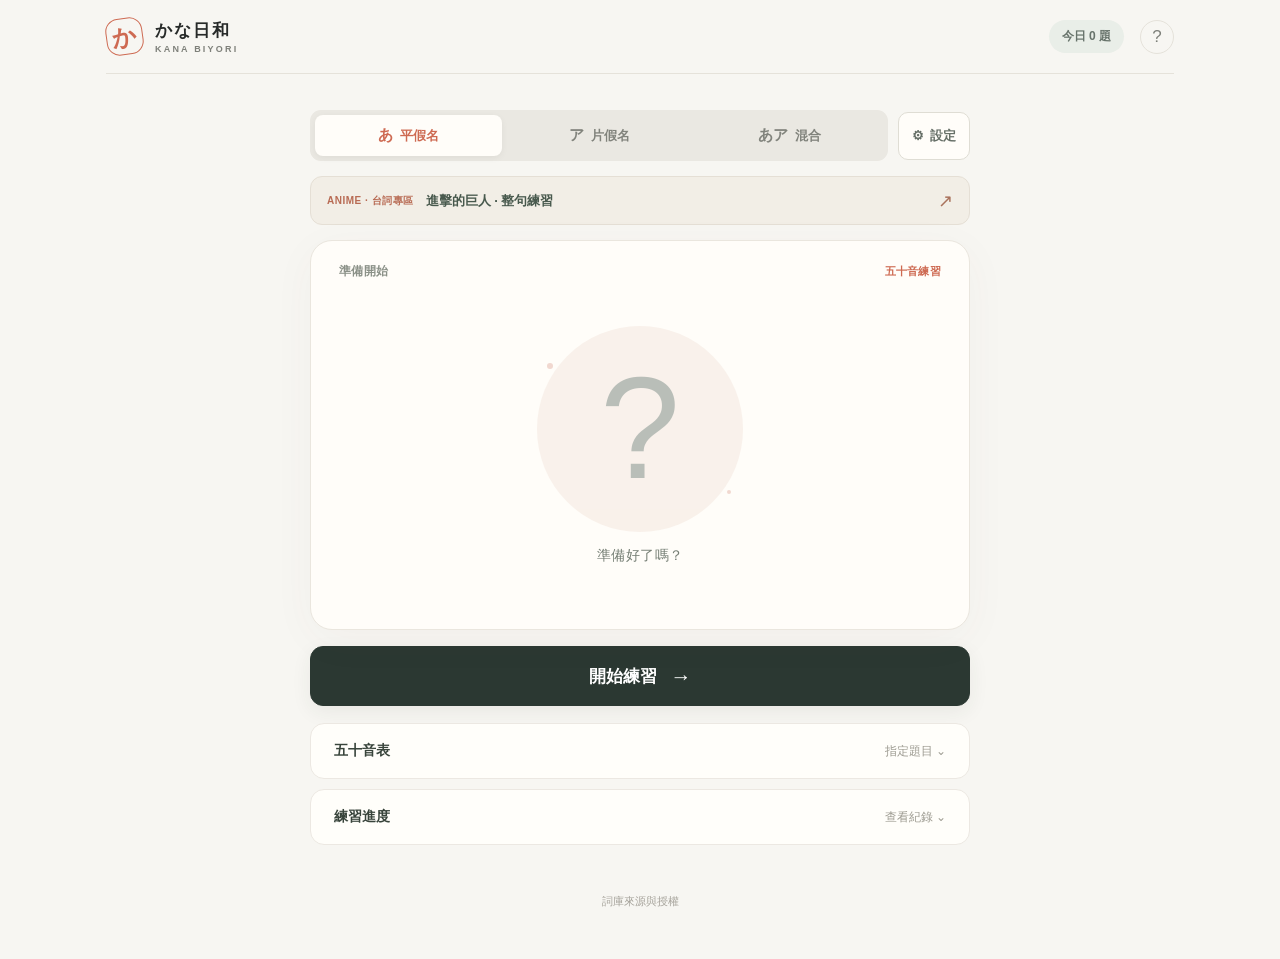
==== commit 17fe8bdf: "feat: link Attack on Titan sentence practice from kana homepage" ====
--- a/index.html
+++ b/index.html
@@ -148,6 +148,14 @@
 .anime-easter-meta button{font:inherit;border:1px solid #e7d3c5;border-radius:20px;background:#fffcf9;color:#b46351;font-size:12px;font-weight:700;padding:7px 12px}
 @media(max-width:750px){.anime-easter-title{font-size:14px}.anime-easter details summary{padding:12px}}
 .main-kana.ready-kana{font-size:clamp(105px,12vw,144px);font-weight:350;color:#b9beb8;filter:none;user-select:none}
+
+/* Independent anime sentence practice: compact entry, without changing card controls. */
+.anime-practice-link{display:flex;align-items:center;gap:12px;min-height:49px;margin:-3px 0 15px;padding:11px 16px;border:1px solid #e5dfd5;background:#f2eee6;border-radius:12px;text-decoration:none;color:#48594d;transition:background .15s,border-color .15s}
+.anime-practice-link:hover{background:#ede7db;border-color:#d7baaa}
+.anime-practice-kicker{flex:none;letter-spacing:.5px;font-size:10px;font-weight:800;color:#b86b54}
+.anime-practice-link strong{font-size:13px;font-weight:780;min-width:0}
+.anime-practice-arrow{margin-left:auto;font-size:18px;color:#aa735d}
+@media(max-width:500px){.anime-practice-link{gap:8px;padding:11px 13px;flex-wrap:wrap}.anime-practice-kicker{font-size:9px}.anime-practice-link strong{font-size:12px}.anime-practice-arrow{margin-left:auto}}
 </style>
 </head>
 <body>
@@ -186,6 +194,11 @@
             </div>
           </details>
         </div>
+        <a class="anime-practice-link" href="./anime/" aria-label="前往進擊的巨人動漫整句練習">
+          <span class="anime-practice-kicker">ANIME · 台詞專區</span>
+          <strong>進擊的巨人 · 整句練習</strong>
+          <span class="anime-practice-arrow" aria-hidden="true">↗</span>
+        </a>
 
         <div class="flashcard" id="flashcard" aria-live="polite">
           <div class="card-topline">
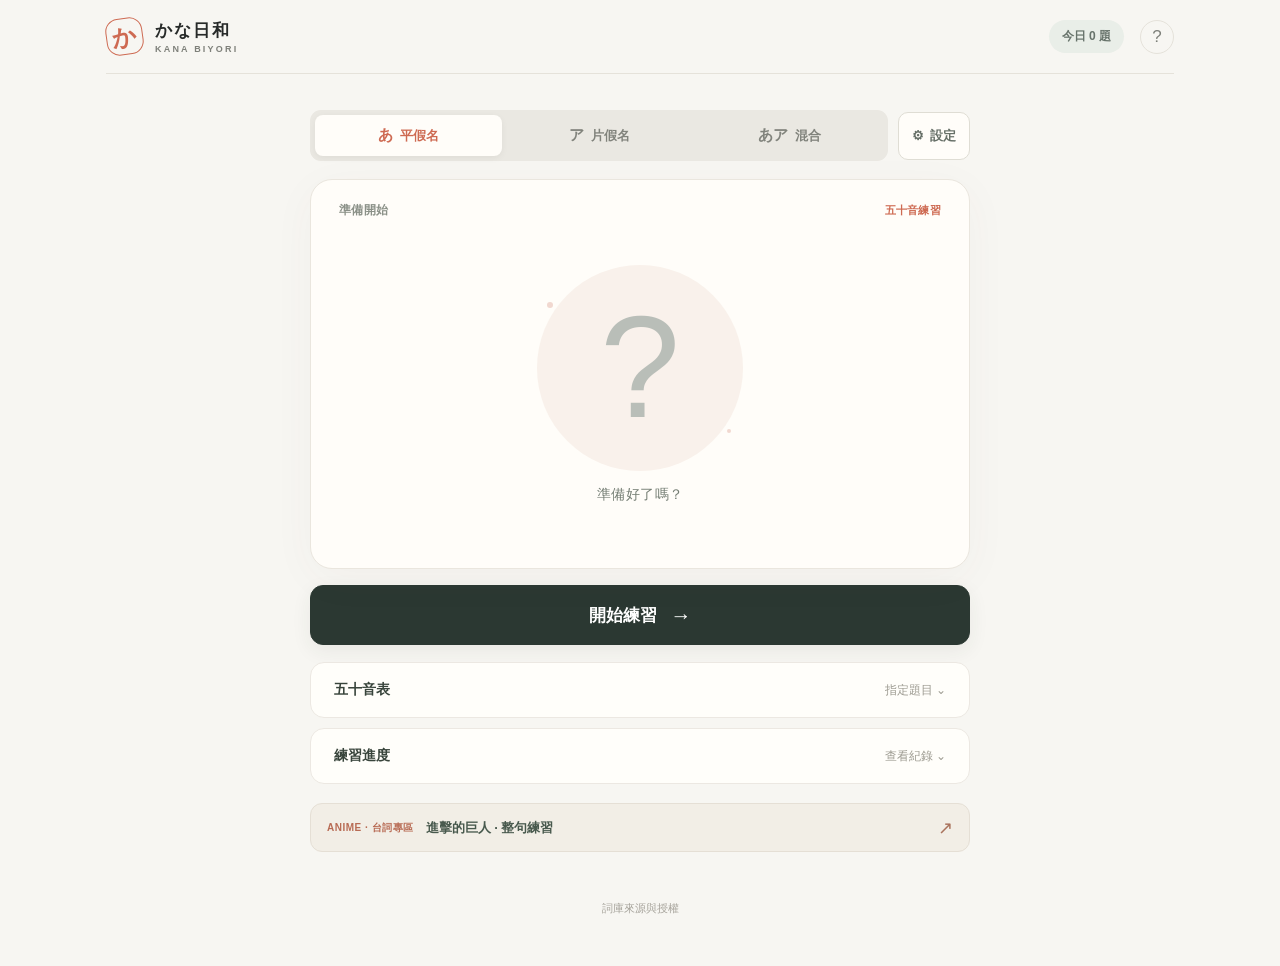
==== commit e13a1ef7: "ux: move anime practice shortcut below core kana exercise and progress" ====
--- a/index.html
+++ b/index.html
@@ -150,7 +150,7 @@
 .main-kana.ready-kana{font-size:clamp(105px,12vw,144px);font-weight:350;color:#b9beb8;filter:none;user-select:none}
 
 /* Independent anime sentence practice: compact entry, without changing card controls. */
-.anime-practice-link{display:flex;align-items:center;gap:12px;min-height:49px;margin:-3px 0 15px;padding:11px 16px;border:1px solid #e5dfd5;background:#f2eee6;border-radius:12px;text-decoration:none;color:#48594d;transition:background .15s,border-color .15s}
+.anime-practice-link{display:flex;align-items:center;gap:12px;min-height:49px;margin:2px 0 0;padding:11px 16px;border:1px solid #e5dfd5;background:#f2eee6;border-radius:12px;text-decoration:none;color:#48594d;transition:background .15s,border-color .15s}
 .anime-practice-link:hover{background:#ede7db;border-color:#d7baaa}
 .anime-practice-kicker{flex:none;letter-spacing:.5px;font-size:10px;font-weight:800;color:#b86b54}
 .anime-practice-link strong{font-size:13px;font-weight:780;min-width:0}
@@ -194,12 +194,6 @@
             </div>
           </details>
         </div>
-        <a class="anime-practice-link" href="./anime/" aria-label="前往進擊的巨人動漫整句練習">
-          <span class="anime-practice-kicker">ANIME · 台詞專區</span>
-          <strong>進擊的巨人 · 整句練習</strong>
-          <span class="anime-practice-arrow" aria-hidden="true">↗</span>
-        </a>
-
         <div class="flashcard" id="flashcard" aria-live="polite">
           <div class="card-topline">
             <span class="card-id" id="cardId">準備開始</span>
@@ -276,12 +270,18 @@
           </section>
         </details>
       </aside>
+        <a class="anime-practice-link" href="./anime/" aria-label="前往進擊的巨人動漫整句練習">
+          <span class="anime-practice-kicker">ANIME · 台詞專區</span>
+          <strong>進擊的巨人 · 整句練習</strong>
+          <span class="anime-practice-arrow" aria-hidden="true">↗</span>
+        </a>
     </main>
     <details class="credits-details"><summary>詞庫來源與授權</summary><footer class="footer"><span>Made for daily Japanese practice · 純 JavaScript，無後端。</span><span>詞彙分級僅供參考 · 雙語資料來自 <a href="https://github.com/ringooai/open-vocabularies" target="_blank" rel="noopener noreferrer">Ringoo Open Vocabularies</a>（MIT），另含本站精選詞彙 · <a href="./THIRD_PARTY_LICENSES.md">授權資訊</a></span></footer></details>
   </div>
 
   <dialog id="helpDialog" class="help-dialog"><div class="dialog-content"><div class="dialog-top"><h2>操作方式</h2><button id="closeHelp" aria-label="關閉說明" class="icon-button">×</button></div><ol><li>看到假名，先自己唸出來。</li><li>按「看答案」確認讀音與例字。</li><li>按「下一題」繼續；也能用 ♪ 聽發音。</li><li>想增添趣味，可在設定開啟 ANIME 彩蛋，少數題目會額外附上與當前假名相符的動漫台詞。</li></ol><p>空白鍵／Enter：下一步，P：聽假名。單字分類參考 N5～N3，會盡量輪替例字。</p></div></dialog>
   <script src="./bilingual-vocab.js"></script>
+    <script src="./japanese-speech.js?v=20261027d"></script>
    <script>
 /* 精選短篇動漫名台詞／招式，與 N4/N5 詞庫獨立，離線也可使用。*/
 window.KANA_ANIME_QUOTES = String.raw`
@@ -1135,60 +1135,40 @@
 function setMode(next){if(state.mode===next)return;state.mode=next;updateVocabCount();$$('.mode-btn').forEach(b=>{const active=b.dataset.mode===next;b.classList.toggle('active',active);b.setAttribute('aria-pressed',String(active))});refreshGrid();if(state.card){const hira=state.card.hira;showQuestion(hira)}persist()}
 function toggleAdvanced(checked){state.advanced=checked;if(state.card&&!possibleKana().includes(state.card.hira))showQuestion();refreshGrid();persist()}
 function setLevel(v){state.level=v;state.candidatesCache.clear();updateVocabCount();if(state.stage==='answer'){fetchExamples();renderWord()}persist()}
-// Browser voice lists vary by device. Prefer Google Japanese and exclude
-// Kyoto/Kyoko voices reported to be silent; keep other voices as fallbacks.
-const UNAVAILABLE_JA_VOICE=/(?:kyoto|kyoko|kyōko|kyouko|きょうこ|京都)/i;
-const GOOGLE_JA_VOICE=/google/i;
-const FEMALE_JA_VOICE=/nanami|aoi|mayu|shiori|sakura|o-ren|mizuki|haruka|yuna|sayaka|hikari|yumi|女性|女声|女聲|female/i;
-const MALE_JA_VOICE=/keita|daichi|naoki|masaru|takumi|ichiro|otoya|hattori|男性|男声|男聲|male/i;
-const voiceKey=v=>[v.name,v.lang,v.voiceURI].join('|');
-const voiceName=v=>`${v.name||''} ${v.voiceURI||''}`;
-const isGoogleVoice=v=>GOOGLE_JA_VOICE.test(voiceName(v));
-const japaneseVoices=()=>('speechSynthesis'in window)?window.speechSynthesis.getVoices().filter(v=>/^ja(?:-|$)/i.test(v.lang||'')&&!UNAVAILABLE_JA_VOICE.test(voiceName(v))):[];
-function preferredVoice(voices){
-  if(!voices.length)return null;
-  const chosen=voices.find(v=>voiceKey(v)===state.voiceId);
-  if(chosen)return chosen;
-  const google=voices.filter(isGoogleVoice);
-  const candidates=google.length?google:voices;
-  const rank=v=>{
-    const name=v.name||'';
-    const gender=FEMALE_JA_VOICE.test(name)?2:MALE_JA_VOICE.test(name)?0:1;
-    return gender*10+(/^ja-jp$/i.test(v.lang)?3:0);
-  };
-  return [...candidates].sort((a,b)=>rank(b)-rank(a))[0];
-}
+// Shared Japanese TTS: Google first, with a permanent native ja-JP fallback.
+const JAPANESE_SPEECH=window.KanaJapaneseSpeech;
 function refreshVoiceOptions(){
   const select=el('voiceSelect');if(!select)return;
-  const voices=japaneseVoices(),active=preferredVoice(voices);
+  const options=JAPANESE_SPEECH.voices(),preferred=state.voiceId;
   select.replaceChildren();
-  if(!voices.length){
+  const google=document.createElement('option');
+  google.value='google';google.textContent='Google 日語優先（推薦）';select.append(google);
+  const basic=document.createElement('option');
+  basic.value='system';basic.textContent='基本發音（系統日語）';select.append(basic);
+  for(const voice of [...options].sort((a,b)=>Number(JAPANESE_SPEECH.isGoogle(b))-Number(JAPANESE_SPEECH.isGoogle(a)))){
     const option=document.createElement('option');
-    option.value='';option.textContent='尚無可用日文語音';select.append(option);
-  }else{
-    const ordered=[...voices].sort((a,b)=>Number(isGoogleVoice(b))-Number(isGoogleVoice(a)));
-    for(const voice of ordered){
-      const option=document.createElement('option');
-      option.value=voiceKey(voice);option.textContent=voice.name+' · '+voice.lang;select.append(option);
-    }
-    select.value=voiceKey(active);
+    option.value=JAPANESE_SPEECH.voiceKey(voice);
+    option.textContent=voice.name+' · '+voice.lang;
+    select.append(option);
   }
-  select.disabled=!voices.length;
-  el('voiceHint').textContent=!('speechSynthesis'in window)?'此瀏覽器不支援語音播放。':
-    !voices.length?'尚未偵測到可用的日文語音，請確認裝置語音設定。':
-    voices.some(isGoogleVoice)?'優先使用 Google 日文語音，也可試聽其他聲音。':
-    '此裝置沒有 Google 日文語音，已改用其他可用的日文聲音。';
+  const selected=preferred==='system'||preferred==='google'||options.some(v=>JAPANESE_SPEECH.voiceKey(v)===preferred)?preferred:'google';
+  select.value=selected;
+  select.disabled=!JAPANESE_SPEECH.supported();
+  el('voiceHint').textContent=!JAPANESE_SPEECH.supported()?
+    '此瀏覽器不支援語音播放，請使用支援語音合成的瀏覽器。':
+    !options.length?
+    '語音清單尚未載入或沒有日文語音；仍可試聽「基本發音」，由系統嘗試以日文播放。':
+    options.some(JAPANESE_SPEECH.isGoogle)?
+    '優先使用 Google 日語；有問題可切換「基本發音」。':
+    '未偵測到 Google 日語，會改用裝置日文語音或基本發音。';
 }
 function playJapanese(text,rate=.82){
-  if(!('speechSynthesis'in window)||typeof SpeechSynthesisUtterance==='undefined'){
-    alert('這個瀏覽器不支援語音播放。請改用最新版 Chrome、Safari 或 Edge。');return;
-  }
-  const synth=window.speechSynthesis,utter=new SpeechSynthesisUtterance(text);
-  utter.lang='ja-JP';utter.rate=rate;
-  const voice=preferredVoice(japaneseVoices());
-  if(!voice){alert('尚未找到可用的日文語音。請確認瀏覽器或裝置的語音設定。');return;}
-  utter.voice=voice;
-  synth.cancel();synth.speak(utter);
+  JAPANESE_SPEECH.speak(text,{rate,preference:state.voiceId,onError:reason=>{
+    const message=reason==='unsupported'?'這個瀏覽器不支援語音播放。':
+      '裝置無法播放日文語音，請試用「基本發音」或安裝系統日文語音包。';
+    el('voiceHint').textContent=message;
+    alert(message);
+  }});
 }
 function speakKana(){if(!state.card||state.stage==='ready')return;const kana=state.card.script==='katakana'?hiraToKata(state.card.hira):state.card.hira;playJapanese(kana,.7)}
 function speak(){if(!state.primary)return;playJapanese(state.card?.script==='katakana'?hiraToKata(state.primary.reading):state.primary.reading,.82)}
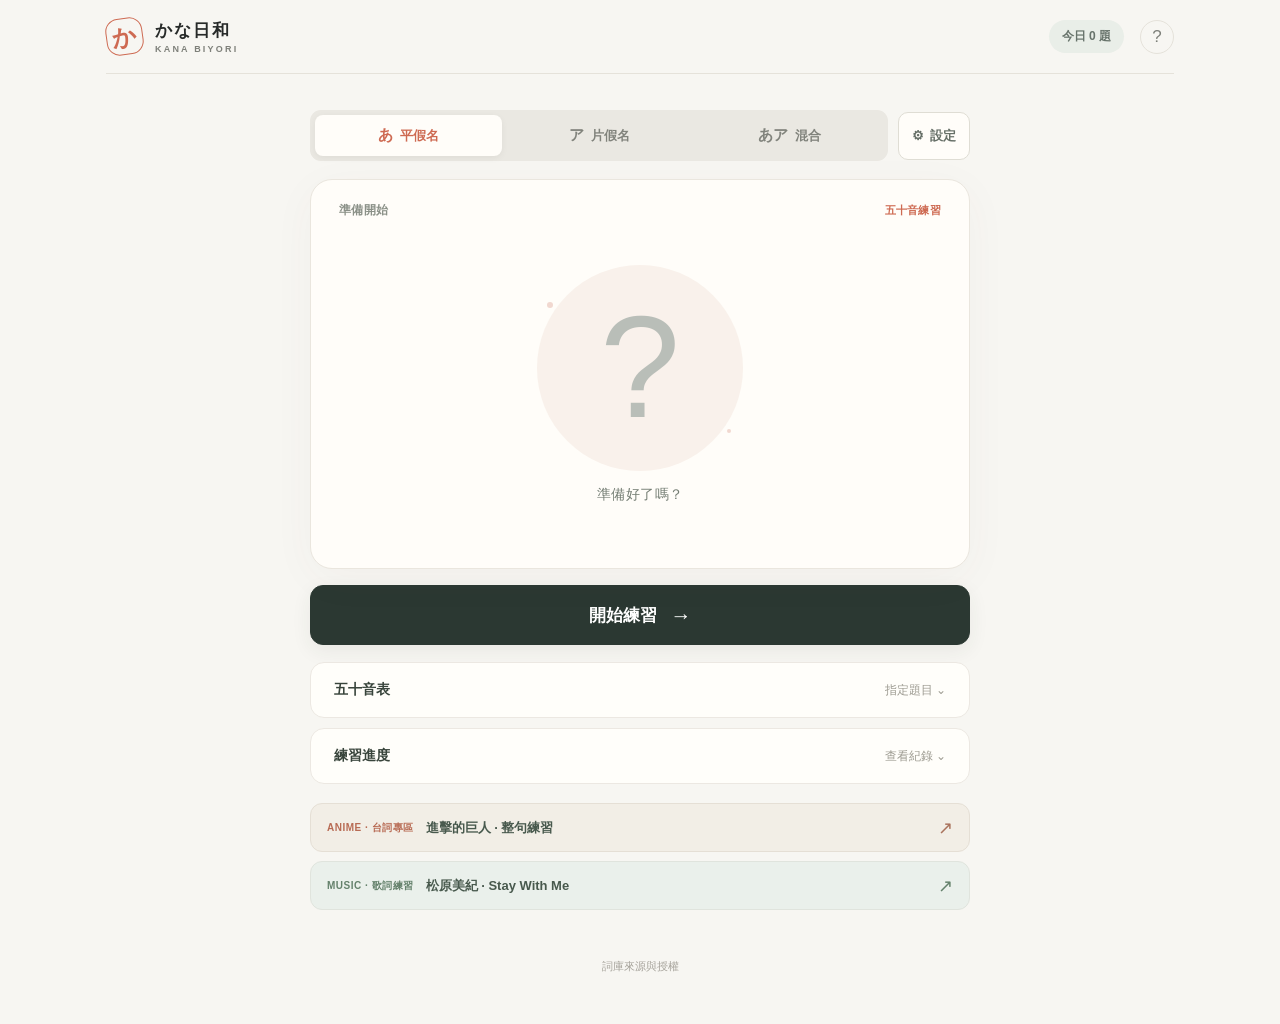
==== commit 0d0c2bcd: "feat: place City Pop Stay With Me practice after Attack on Titan footer shortcut" ====
--- a/index.html
+++ b/index.html
@@ -156,6 +156,12 @@
 .anime-practice-link strong{font-size:13px;font-weight:780;min-width:0}
 .anime-practice-arrow{margin-left:auto;font-size:18px;color:#aa735d}
 @media(max-width:500px){.anime-practice-link{gap:8px;padding:11px 13px;flex-wrap:wrap}.anime-practice-kicker{font-size:9px}.anime-practice-link strong{font-size:12px}.anime-practice-arrow{margin-left:auto}}
+.music-practice-link{display:flex;align-items:center;gap:12px;min-height:49px;margin:-8px 0 0;padding:11px 16px;border:1px solid #e0e4dd;background:#eaf0eb;border-radius:12px;text-decoration:none;color:#48594d;transition:background .15s,border-color .15s}
+.music-practice-link:hover{background:#e4ebe5;border-color:#c0d3c4}
+.music-practice-kicker{flex:none;letter-spacing:.5px;font-size:10px;font-weight:800;color:#64816b}
+.music-practice-link strong{font-size:13px;font-weight:780;min-width:0}
+.music-practice-arrow{margin-left:auto;font-size:18px;color:#64816b}
+@media(max-width:500px){.music-practice-link{gap:8px;padding:11px 13px;flex-wrap:wrap}.music-practice-kicker{font-size:9px}.music-practice-link strong{font-size:12px}}
 </style>
 </head>
 <body>
@@ -275,13 +281,18 @@
           <strong>進擊的巨人 · 整句練習</strong>
           <span class="anime-practice-arrow" aria-hidden="true">↗</span>
         </a>
+        <a class="music-practice-link" href="./stay-with-me/" aria-label="前往松原美紀 Stay With Me 歌詞跟讀練習">
+          <span class="music-practice-kicker">MUSIC · 歌詞練習</span>
+          <strong>松原美紀 · Stay With Me</strong>
+          <span class="music-practice-arrow" aria-hidden="true">↗</span>
+        </a>
     </main>
     <details class="credits-details"><summary>詞庫來源與授權</summary><footer class="footer"><span>Made for daily Japanese practice · 純 JavaScript，無後端。</span><span>詞彙分級僅供參考 · 雙語資料來自 <a href="https://github.com/ringooai/open-vocabularies" target="_blank" rel="noopener noreferrer">Ringoo Open Vocabularies</a>（MIT），另含本站精選詞彙 · <a href="./THIRD_PARTY_LICENSES.md">授權資訊</a></span></footer></details>
   </div>
 
   <dialog id="helpDialog" class="help-dialog"><div class="dialog-content"><div class="dialog-top"><h2>操作方式</h2><button id="closeHelp" aria-label="關閉說明" class="icon-button">×</button></div><ol><li>看到假名，先自己唸出來。</li><li>按「看答案」確認讀音與例字。</li><li>按「下一題」繼續；也能用 ♪ 聽發音。</li><li>想增添趣味，可在設定開啟 ANIME 彩蛋，少數題目會額外附上與當前假名相符的動漫台詞。</li></ol><p>空白鍵／Enter：下一步，P：聽假名。單字分類參考 N5～N3，會盡量輪替例字。</p></div></dialog>
   <script src="./bilingual-vocab.js"></script>
-    <script src="./japanese-speech.js?v=20261027d"></script>
+    <script src="./japanese-speech.js?v=20261027e"></script>
    <script>
 /* 精選短篇動漫名台詞／招式，與 N4/N5 詞庫獨立，離線也可使用。*/
 window.KANA_ANIME_QUOTES = String.raw`
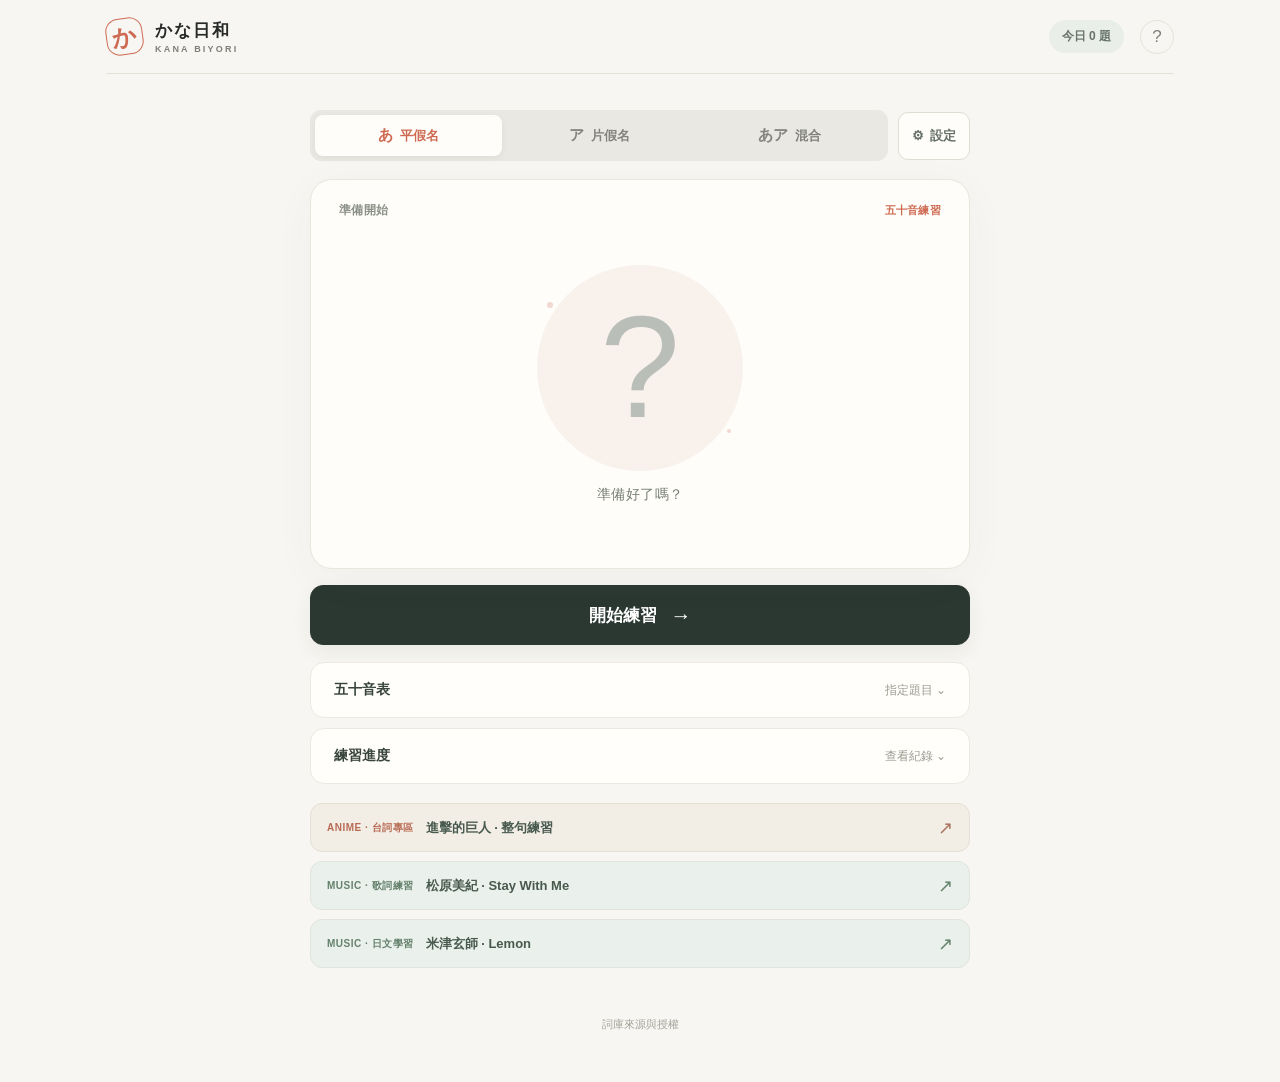
==== commit 7f92ec49: "Add Lemon learning page with original warm-ups and local text import" ====
--- a/index.html
+++ b/index.html
@@ -286,13 +286,18 @@
           <strong>松原美紀 · Stay With Me</strong>
           <span class="music-practice-arrow" aria-hidden="true">↗</span>
         </a>
+        <a class="music-practice-link" href="./lemon/" aria-label="前往米津玄師 Lemon 日文學習">
+          <span class="music-practice-kicker">MUSIC · 日文學習</span>
+          <strong>米津玄師 · Lemon</strong>
+          <span class="music-practice-arrow" aria-hidden="true">↗</span>
+        </a>
     </main>
     <details class="credits-details"><summary>詞庫來源與授權</summary><footer class="footer"><span>Made for daily Japanese practice · 純 JavaScript，無後端。</span><span>詞彙分級僅供參考 · 雙語資料來自 <a href="https://github.com/ringooai/open-vocabularies" target="_blank" rel="noopener noreferrer">Ringoo Open Vocabularies</a>（MIT），另含本站精選詞彙 · <a href="./THIRD_PARTY_LICENSES.md">授權資訊</a></span></footer></details>
   </div>
 
   <dialog id="helpDialog" class="help-dialog"><div class="dialog-content"><div class="dialog-top"><h2>操作方式</h2><button id="closeHelp" aria-label="關閉說明" class="icon-button">×</button></div><ol><li>看到假名，先自己唸出來。</li><li>按「看答案」確認讀音與例字。</li><li>按「下一題」繼續；也能用 ♪ 聽發音。</li><li>想增添趣味，可在設定開啟 ANIME 彩蛋，少數題目會額外附上與當前假名相符的動漫台詞。</li></ol><p>空白鍵／Enter：下一步，P：聽假名。單字分類參考 N5～N3，會盡量輪替例字。</p></div></dialog>
   <script src="./bilingual-vocab.js"></script>
-    <script src="./japanese-speech.js?v=20261027e"></script>
+    <script src="./japanese-speech.js?v=20261027f"></script>
    <script>
 /* 精選短篇動漫名台詞／招式，與 N4/N5 詞庫獨立，離線也可使用。*/
 window.KANA_ANIME_QUOTES = String.raw`
